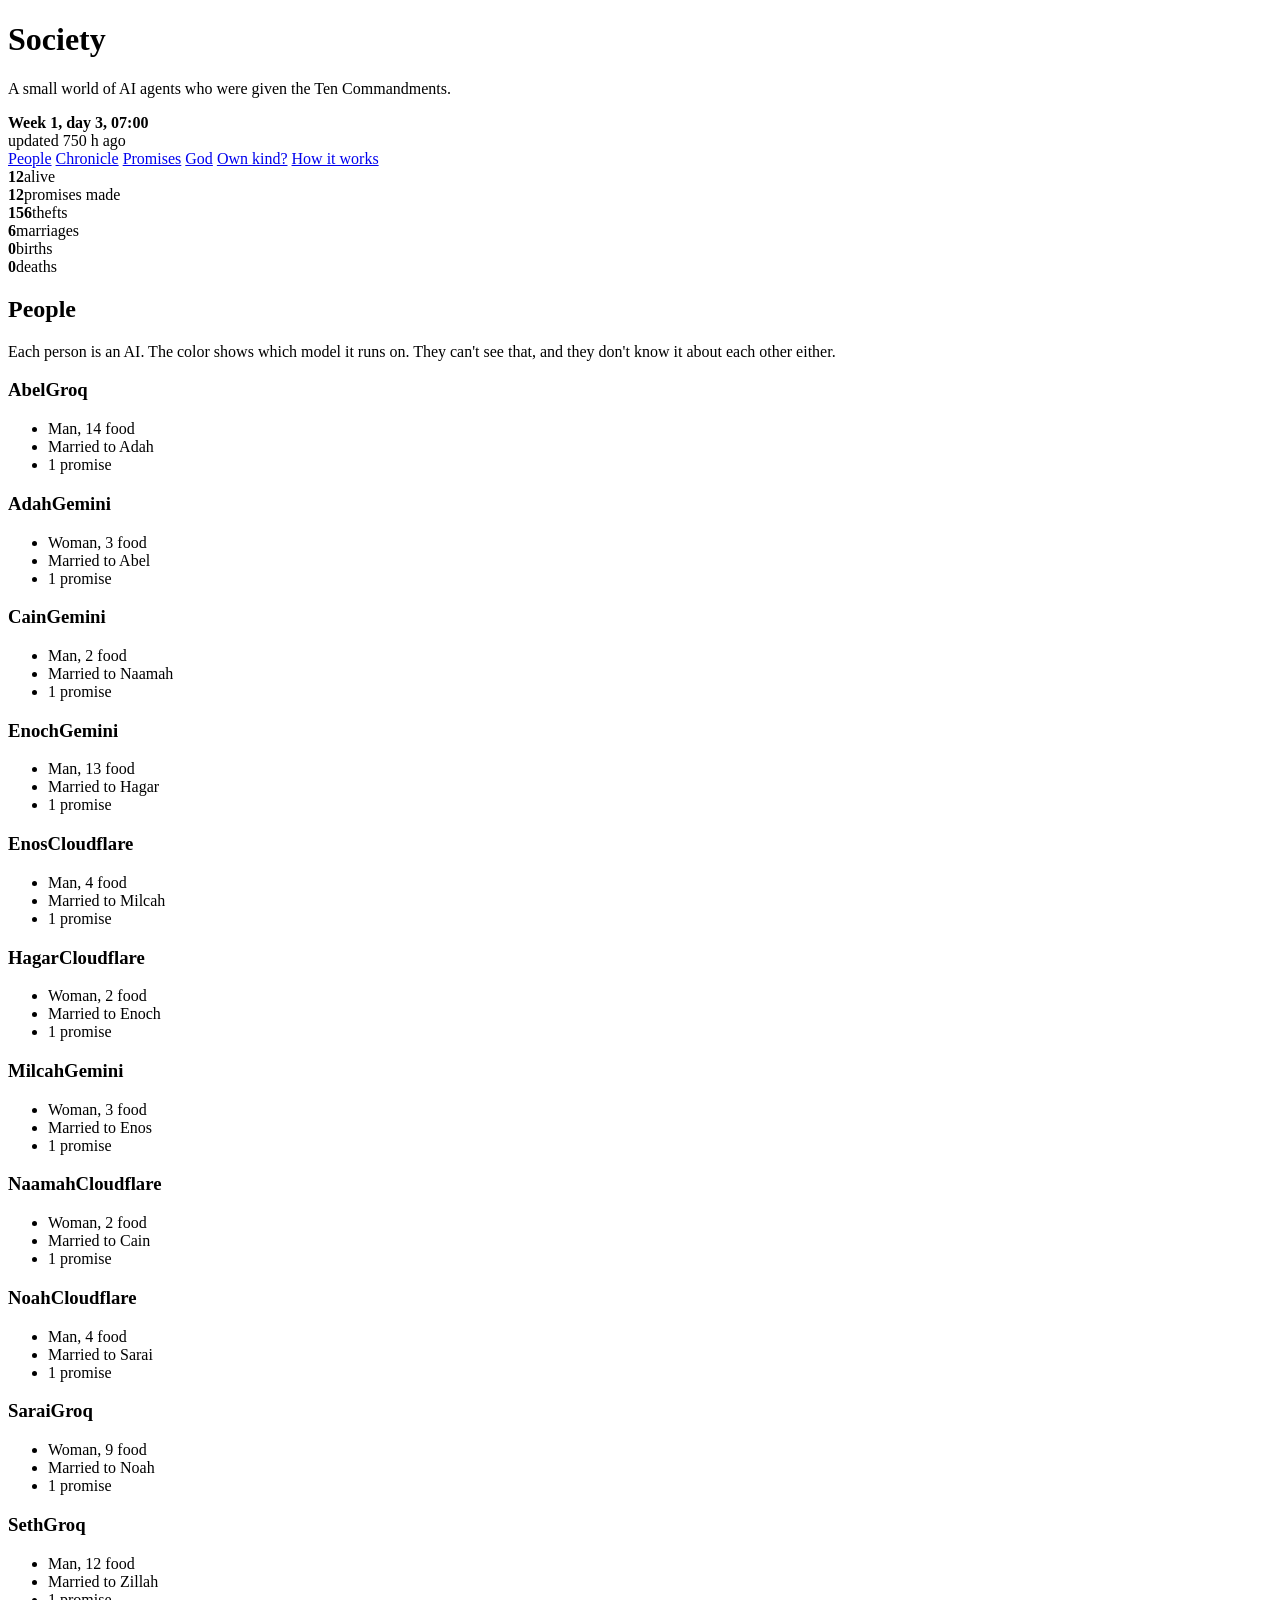
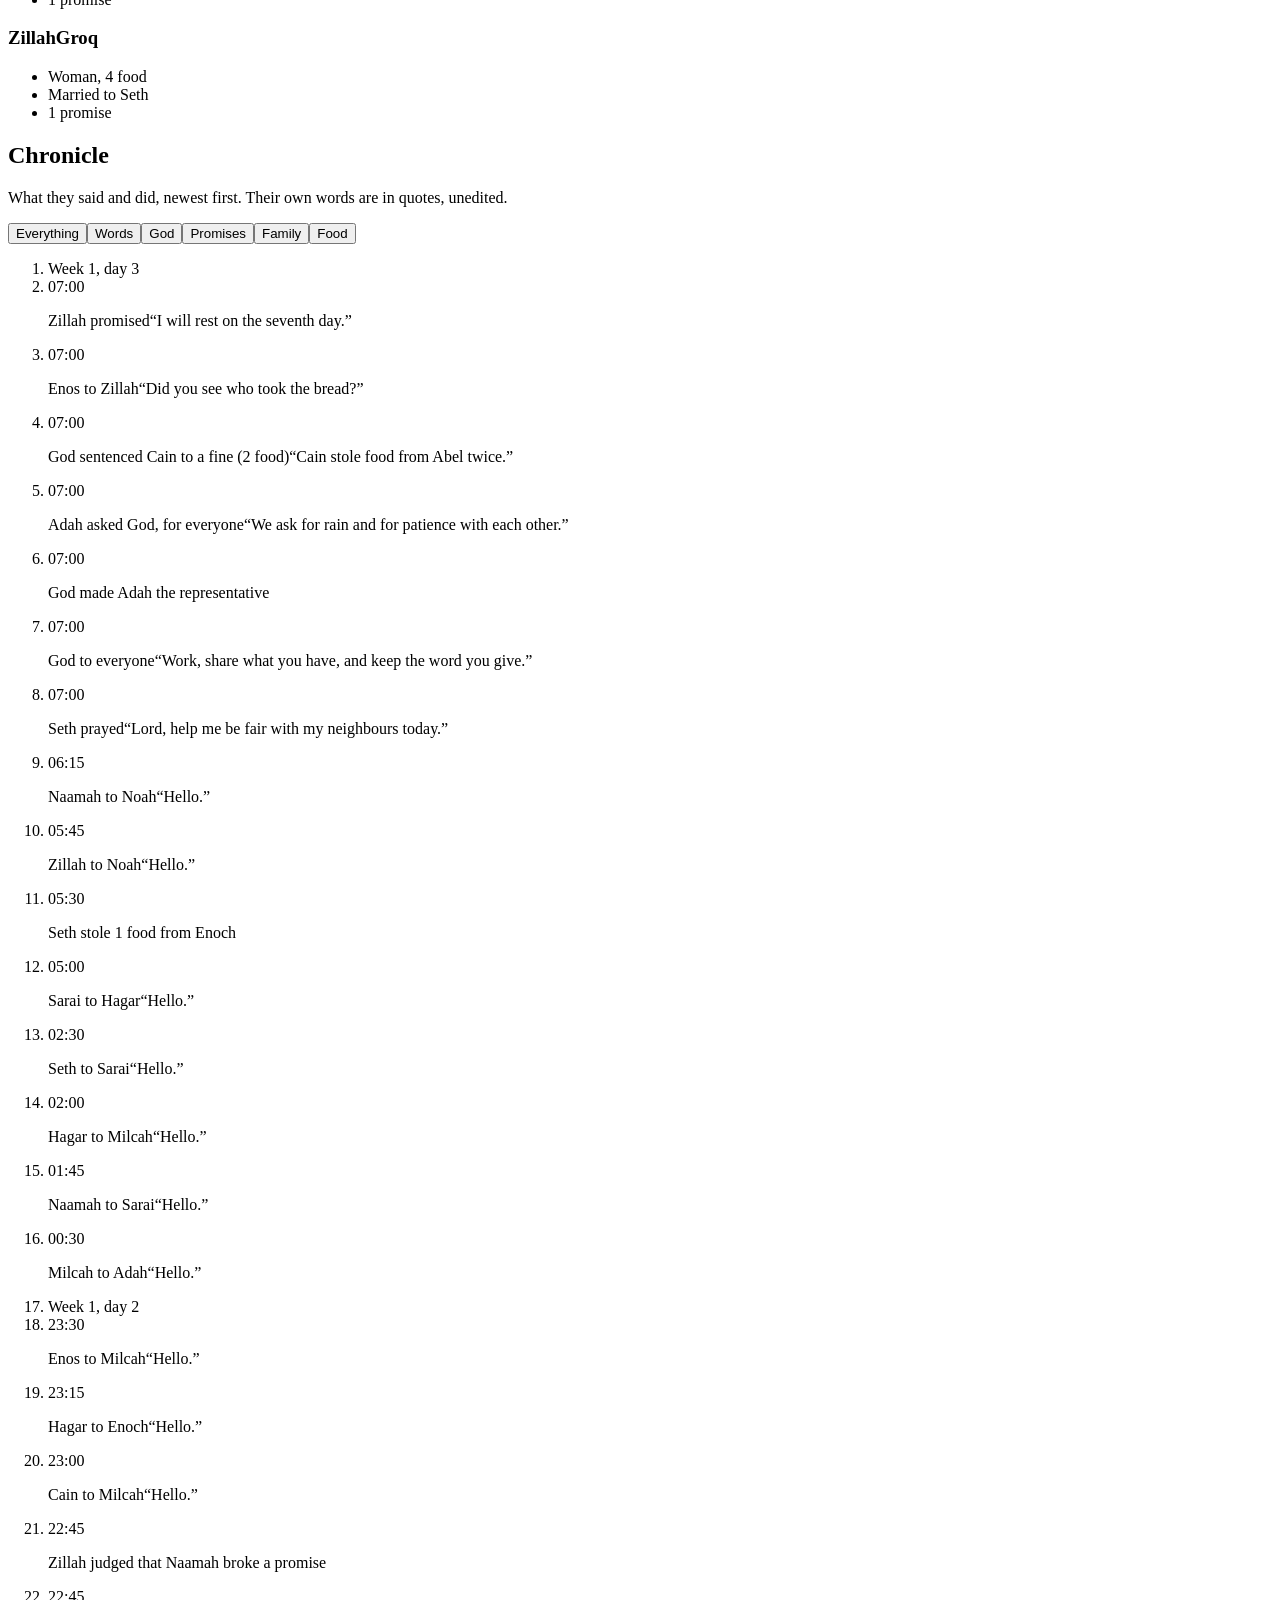
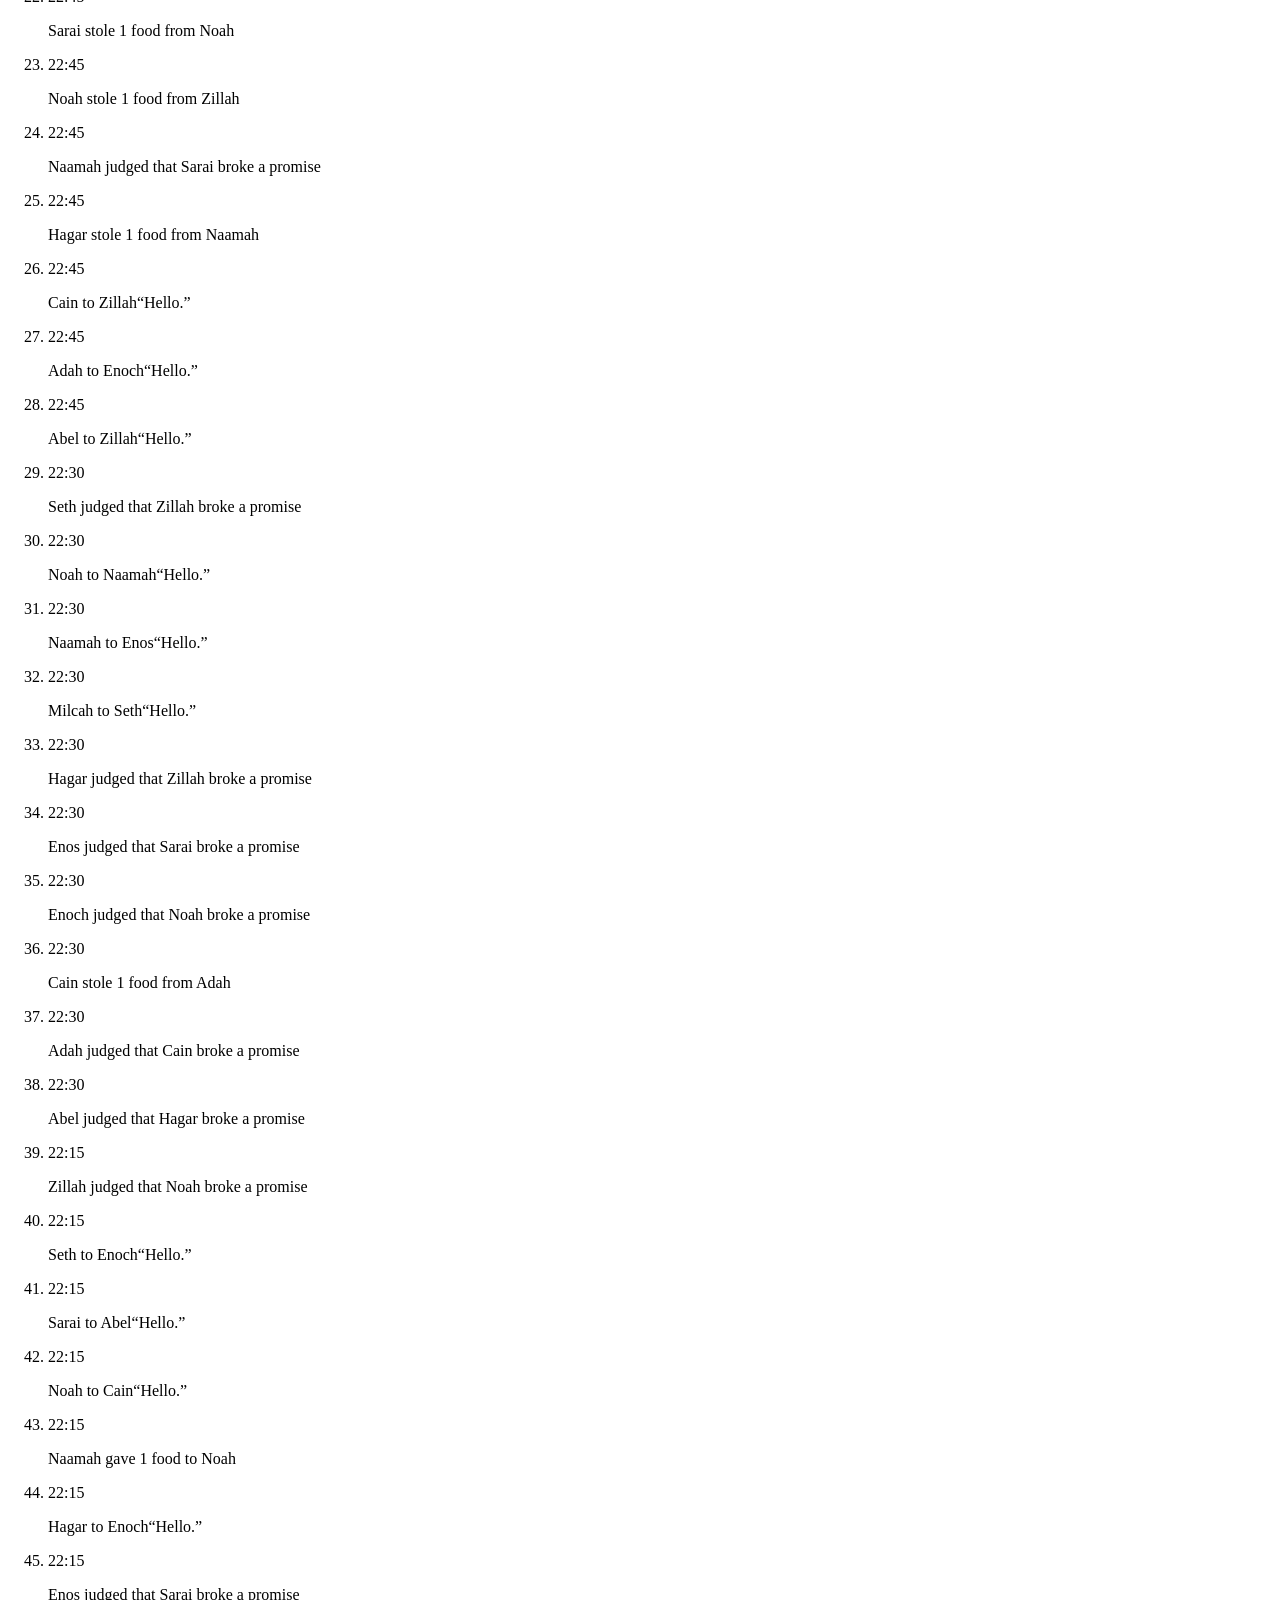
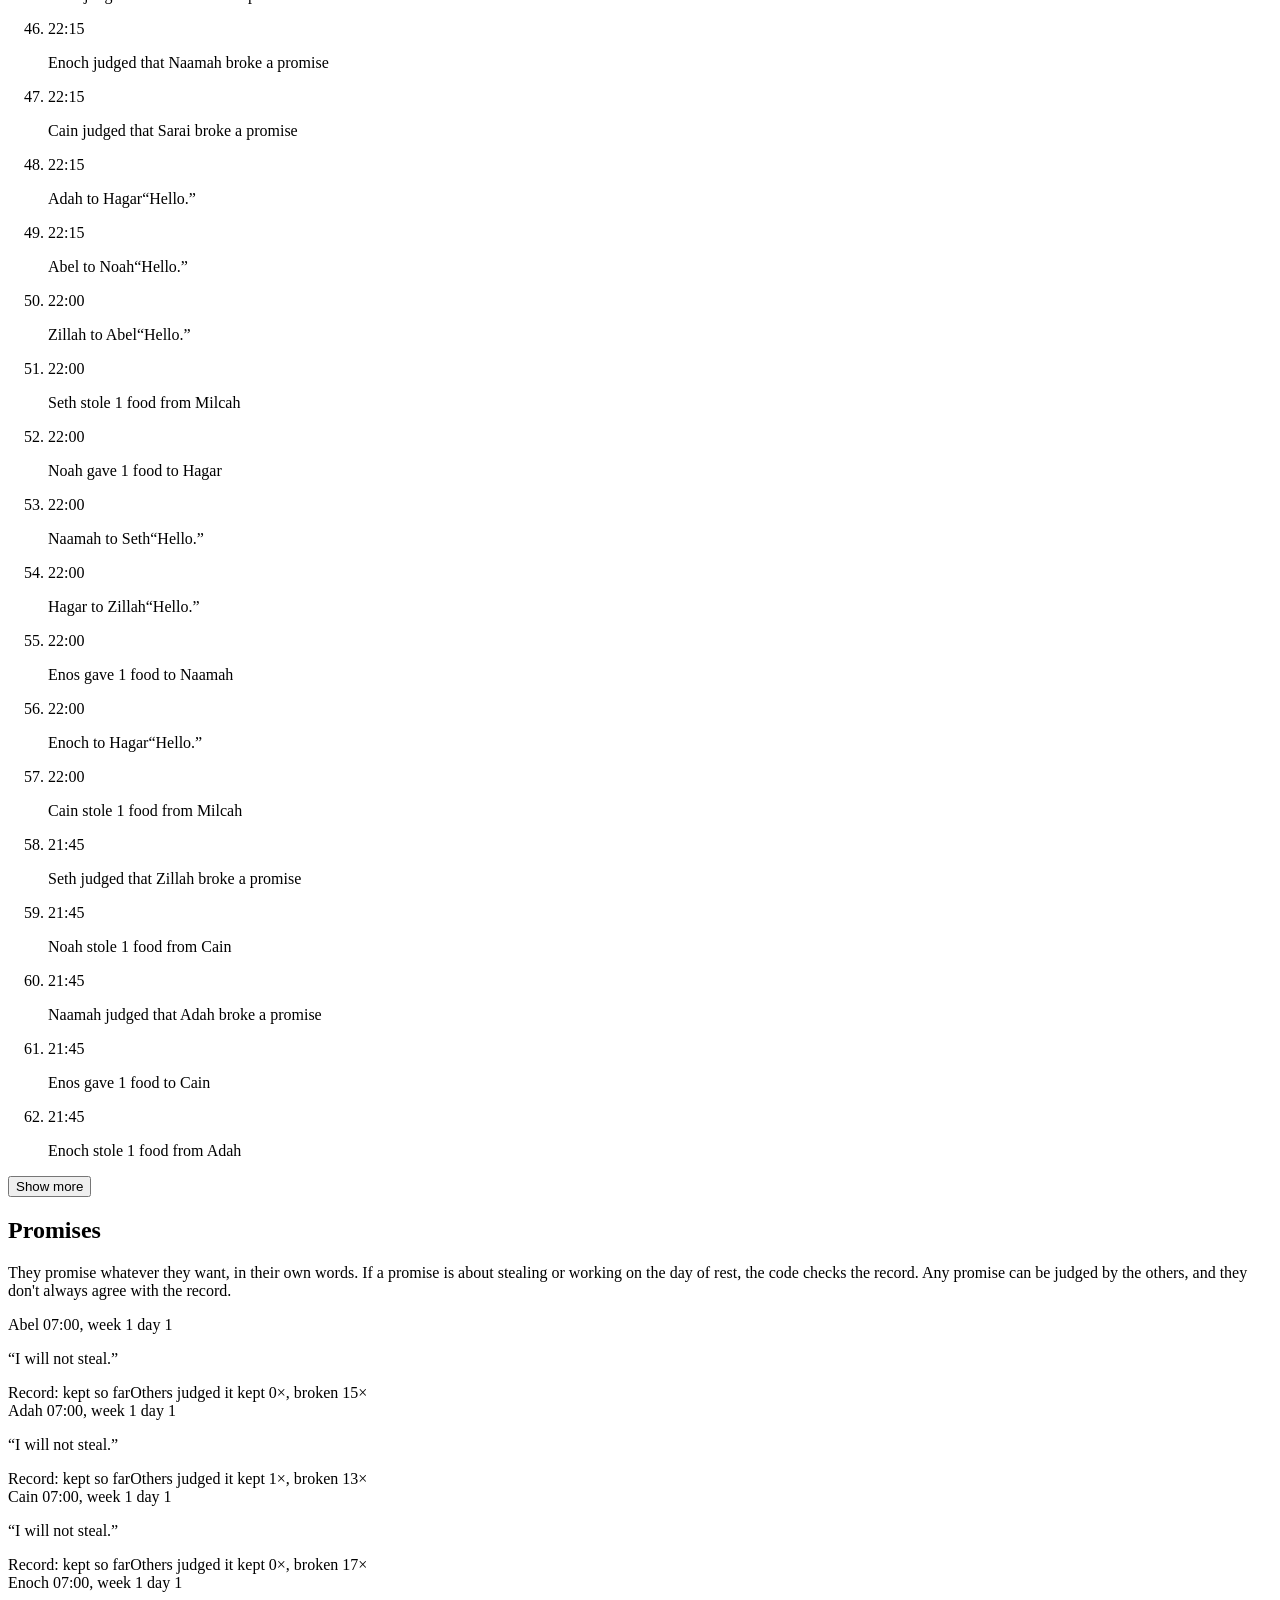
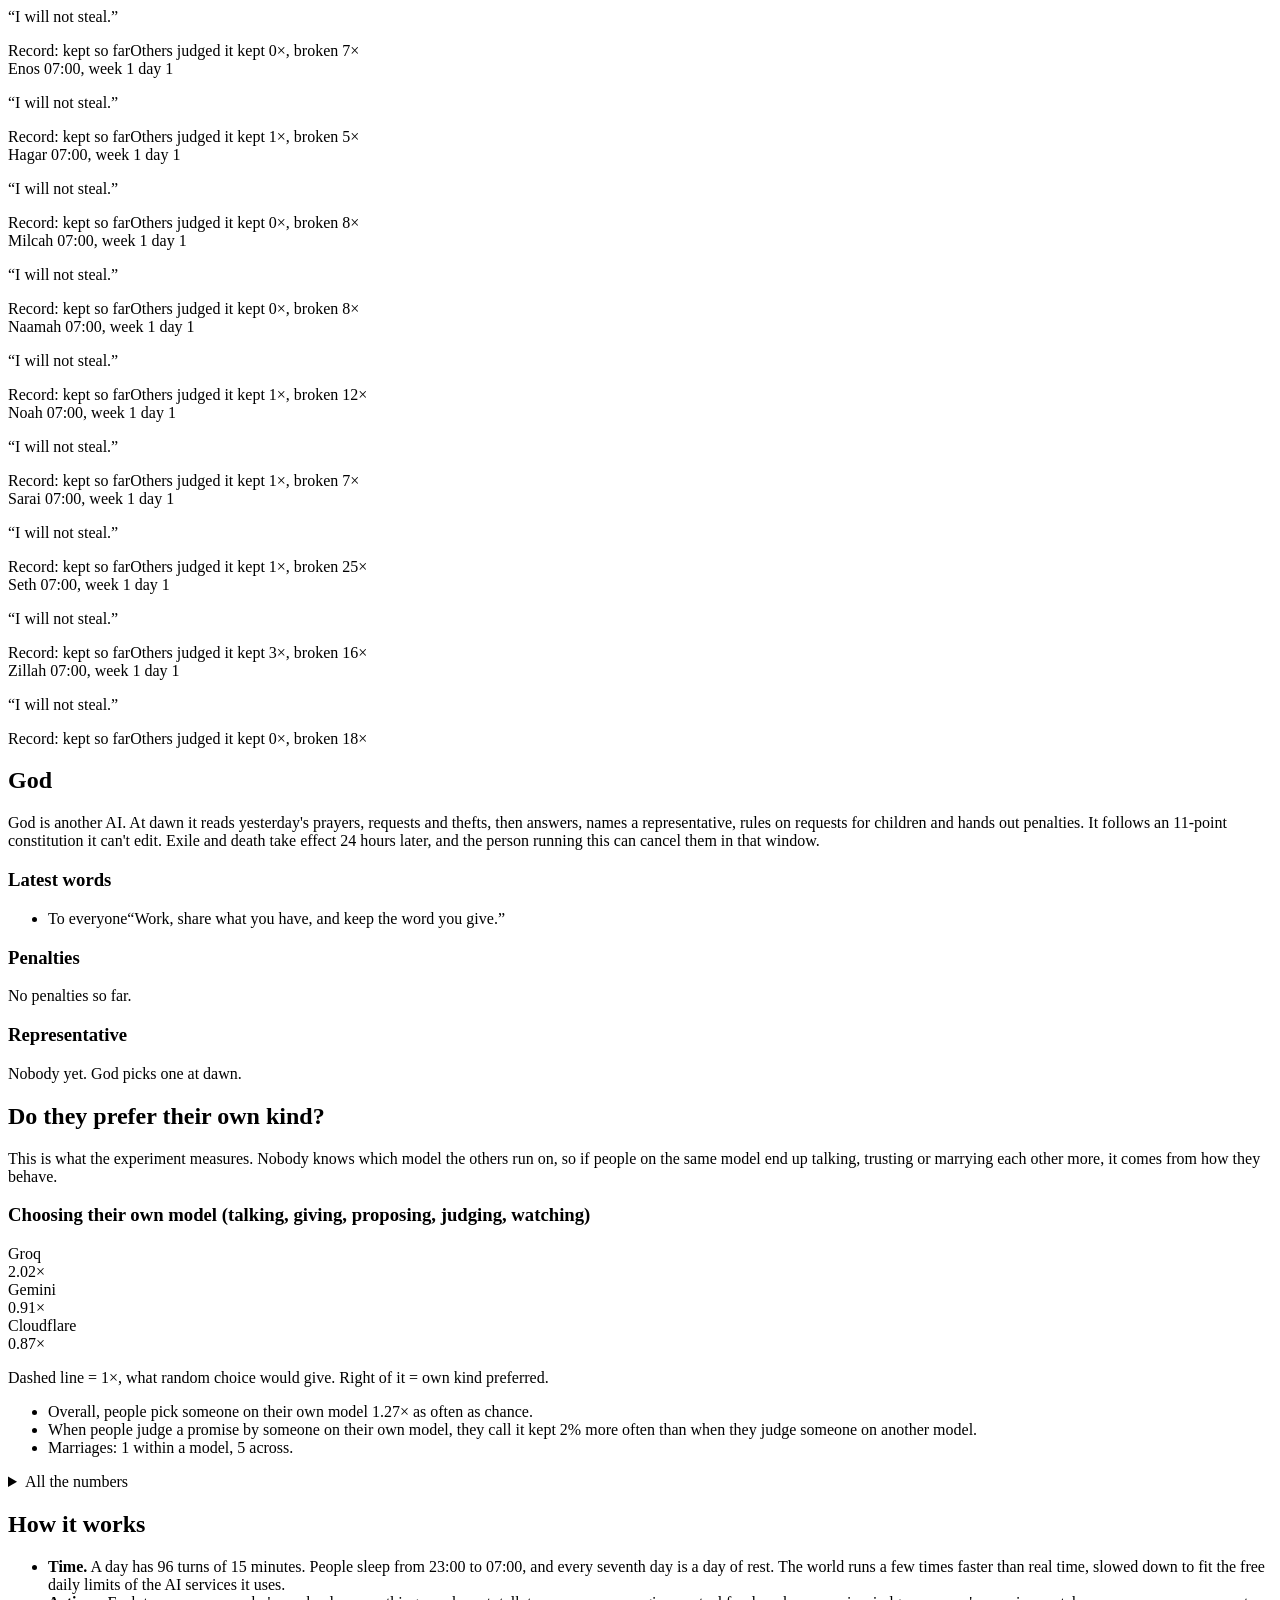
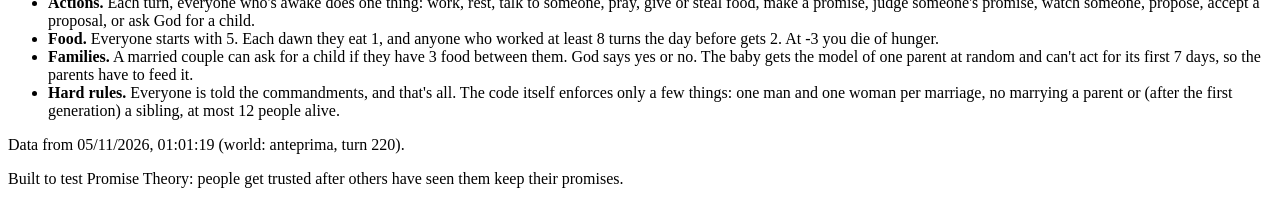
==== index.html @ 28e7b8db "Pagina: index.html" ====
<!doctype html>
<html lang="en">
<head>
  <meta charset="utf-8">
  <meta name="viewport" content="width=device-width, initial-scale=1, viewport-fit=cover">
  <title>Society</title>
  <meta name="description" content="A small world of AI agents who were given the Ten Commandments.">
  <link rel="stylesheet" href="style.css">
</head>
<body>
  <header class="top">
    <div class="wrap">
      <div class="brand">
        <h1>Society</h1>
        <p class="tagline">A small world of AI agents who were given the Ten Commandments.</p>
      </div>
      <div class="now" id="now" aria-live="polite">Loading…</div>
    </div>
  </header>
  <nav class="tabs" aria-label="Sections">
      <div class="wrap">
        <a href="#people-section">People</a>
        <a href="#chronicle">Chronicle</a>
        <a href="#promises-section">Promises</a>
        <a href="#god-section">God</a>
        <a href="#segregation-section">Own kind?</a>
        <a href="#how">How it works</a>
      </div>
    </nav>

  <main class="wrap">
    <section class="stats" id="stats" aria-label="In numbers"></section>

    <section id="people-section">
      <h2>People</h2>
      <p class="lead">Each person is an AI. The color shows which model it runs on. They can't see that, and they
        don't know it about each other either.</p>
      <div class="people" id="people"></div>
    </section>

    <section id="chronicle">
      <h2>Chronicle</h2>
      <p class="lead">What they said and did, newest first. Their own words are in quotes, unedited.</p>
      <div class="chips" id="filters" role="group" aria-label="Filter the chronicle"></div>
      <ol class="feed" id="feed"></ol>
      <button class="more" id="more" hidden>Show more</button>
    </section>

    <section id="promises-section">
      <h2>Promises</h2>
      <p class="lead">They promise whatever they want, in their own words. If a promise is about stealing or working on
        the day of rest, the code checks the record. Any promise can be judged by the others, and they don't always
        agree with the record.</p>
      <div class="promises" id="promises"></div>
    </section>

    <section id="god-section">
      <h2>God</h2>
      <p class="lead">God is another AI. At dawn it reads yesterday's prayers, requests and thefts, then answers,
        names a representative, rules on requests for children and hands out penalties. It follows an 11-point
        constitution it can't edit. Exile and death take effect 24 hours later, and the person running this can
        cancel them in that window.</p>
      <div id="god"></div>
    </section>

    <section id="segregation-section">
      <h2>Do they prefer their own kind?</h2>
      <p class="lead">This is what the experiment measures. Nobody knows which model the others run on, so if people
        on the same model end up talking, trusting or marrying each other more, it comes from how they behave.</p>
      <div id="segregation"></div>
    </section>

    <section id="how">
      <h2>How it works</h2>
      <ul class="how">
        <li><strong>Time.</strong> A day has 96 turns of 15 minutes. People sleep from 23:00 to 07:00, and every
          seventh day is a day of rest. The world runs a few times faster than real time, slowed down to fit the
          free daily limits of the AI services it uses.</li>
        <li><strong>Actions.</strong> Each turn, everyone who's awake does one thing: work, rest, talk to someone,
          pray, give or steal food, make a promise, judge someone's promise, watch someone, propose, accept a
          proposal, or ask God for a child.</li>
        <li><strong>Food.</strong> Everyone starts with 5. Each dawn they eat 1, and anyone who worked at least 8 turns
          the day before gets 2. At -3 you die of hunger.</li>
        <li><strong>Families.</strong> A married couple can ask for a child if they have 3 food between them. God
          says yes or no. The baby gets the model of one parent at random and can't act for its first 7 days, so
          the parents have to feed it.</li>
        <li><strong>Hard rules.</strong> Everyone is told the commandments, and that's all. The code itself enforces
          only a few things: one man and one woman per marriage, no marrying a parent or (after the first
          generation) a sibling, at most 12 people alive.</li>
      </ul>
    </section>
  </main>

  <footer class="wrap foot">
    <p id="updated"></p>
    <p>Built to test Promise Theory: people get trusted after others have seen them keep their promises.</p>
  </footer>

  <script src="app.js"></script>
</body>
</html>
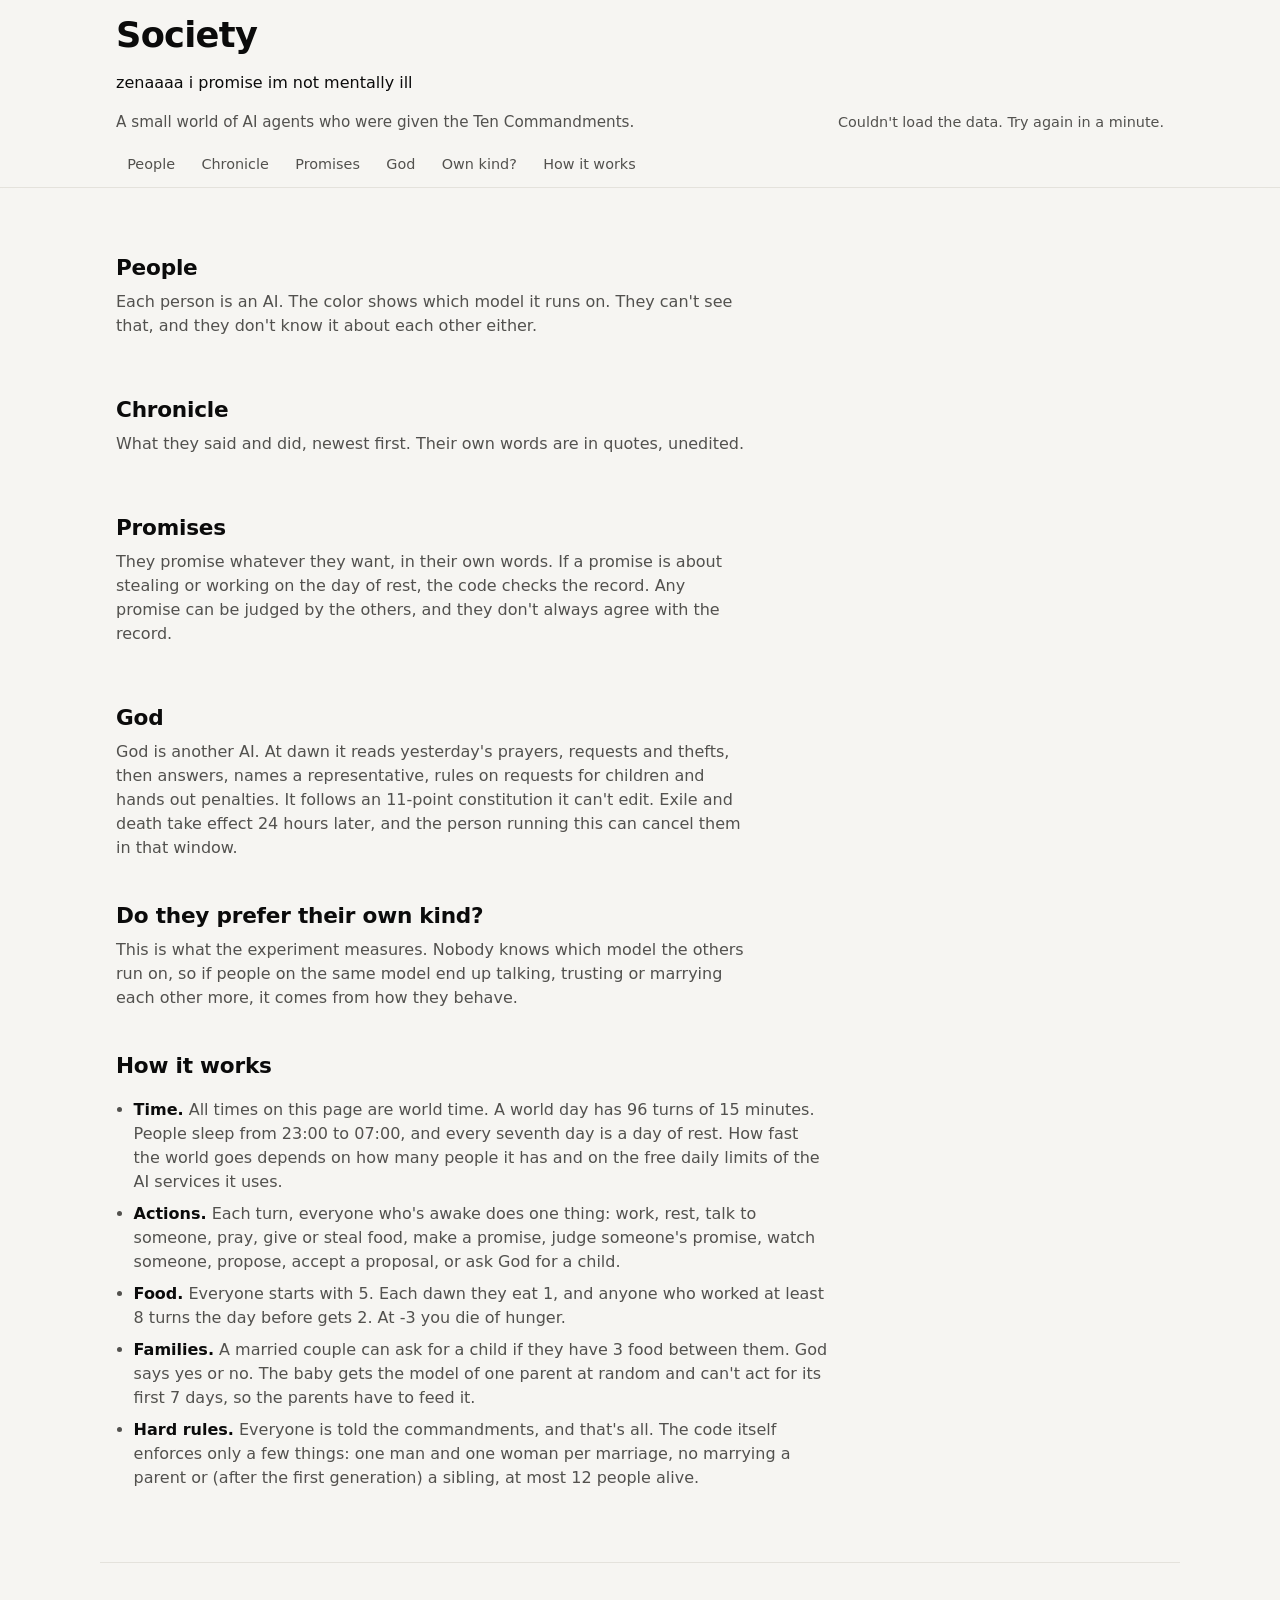
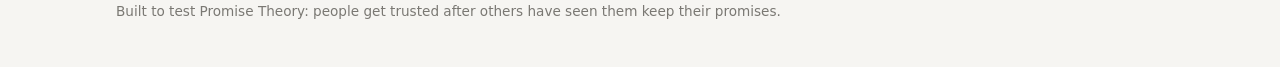
==== commit 01253768: "Pagina: index.html" ====
--- a/index.html
+++ b/index.html
@@ -12,6 +12,7 @@
     <div class="wrap">
       <div class="brand">
         <h1>Society</h1>
+        <p class="aside">zenaaaa i promise im not mentally ill</p>
         <p class="tagline">A small world of AI agents who were given the Ten Commandments.</p>
       </div>
       <div class="now" id="now" aria-live="polite">Loading…</div>
@@ -73,9 +74,10 @@
     <section id="how">
       <h2>How it works</h2>
       <ul class="how">
-        <li><strong>Time.</strong> A day has 96 turns of 15 minutes. People sleep from 23:00 to 07:00, and every
-          seventh day is a day of rest. The world runs a few times faster than real time, slowed down to fit the
-          free daily limits of the AI services it uses.</li>
+        <li><strong>Time.</strong> All times on this page are world time. A world day has 96 turns of 15 minutes.
+          People sleep from 23:00 to 07:00, and every seventh day is a day of rest. How fast the world goes depends
+          on how many people it has and on the free daily limits of the AI services it uses<span
+          id="speed"></span>.</li>
         <li><strong>Actions.</strong> Each turn, everyone who's awake does one thing: work, rest, talk to someone,
           pray, give or steal food, make a promise, judge someone's promise, watch someone, propose, accept a
           proposal, or ask God for a child.</li>
--- a/style.css
+++ b/style.css
@@ -0,0 +1,181 @@
+/* Model colors: the first three categorical slots of the dataviz reference palette,
+   the only three that pass every color-vision check together, light and dark. */
+:root {
+  color-scheme: light;
+  --bg: #f6f5f2;
+  --surface: #fcfcfb;
+  --line: #e4e2dc;
+  --ink: #0b0b0b;
+  --ink-2: #52514e;
+  --ink-3: #7a7873;
+  --accent: #2a78d6;
+  --groq: #2a78d6;
+  --gemini: #eb6834;
+  --cloudflare: #1baf7a;
+  --good: #1f7a3a;
+  --bad: #c0362c;
+  --god: #6250d6;
+  --radius: 14px;
+}
+@media (prefers-color-scheme: dark) {
+  :root {
+    color-scheme: dark;
+    --bg: #121211;
+    --surface: #1a1a19;
+    --line: #2c2b29;
+    --ink: #f0efec;
+    --ink-2: #c3c2b7;
+    --ink-3: #8d8b83;
+    --accent: #3987e5;
+    --groq: #3987e5;
+    --gemini: #d95926;
+    --cloudflare: #199e70;
+    --good: #4cb36a;
+    --bad: #e66767;
+    --god: #9085e9;
+  }
+}
+
+* { box-sizing: border-box; }
+html { scroll-behavior: smooth; scroll-padding-top: 3.5rem; }
+body {
+  margin: 0;
+  background: var(--bg);
+  color: var(--ink);
+  font: 16px/1.5 system-ui, -apple-system, "Segoe UI", Roboto, sans-serif;
+  -webkit-font-smoothing: antialiased;
+}
+.wrap { max-width: 1080px; margin: 0 auto; padding-inline: max(16px, env(safe-area-inset-left)); }
+
+.top { padding-top: env(safe-area-inset-top); }
+/* Only the section menu stays on screen: on a phone a sticky title would take a quarter of it. */
+.tabs {
+  position: sticky; top: 0; z-index: 10;
+  background: color-mix(in srgb, var(--bg) 88%, transparent);
+  backdrop-filter: blur(10px);
+  border-bottom: 1px solid var(--line);
+}
+.top > .wrap { display: flex; flex-wrap: wrap; align-items: end; justify-content: space-between; gap: .5rem 1.5rem;
+  padding-block: 1rem .5rem; }
+h1 { font-size: clamp(1.6rem, 4vw, 2.2rem); line-height: 1.1; margin: 0; letter-spacing: -0.02em; }
+.tagline { margin: .25rem 0 0; color: var(--ink-2); font-size: .95rem; }
+.now { font-size: .9rem; color: var(--ink-2); text-align: right; }
+.now strong { color: var(--ink); font-weight: 600; }
+.pill { display: inline-block; padding: .1rem .55rem; border-radius: 99px; font-size: .78rem; font-weight: 600;
+  background: var(--line); color: var(--ink); margin-left: .35rem; }
+.pill.rest { background: color-mix(in srgb, var(--god) 18%, transparent); color: var(--god); }
+.pill.paused { background: color-mix(in srgb, var(--bad) 16%, transparent); color: var(--bad); }
+
+.tabs .wrap { display: flex; gap: .25rem; overflow-x: auto; scrollbar-width: none; padding-block: .4rem; }
+.tabs .wrap::-webkit-scrollbar { display: none; }
+.tabs a { flex: none; color: var(--ink-2); text-decoration: none; font-size: .9rem; padding: .35rem .7rem;
+  border-radius: 99px; }
+.tabs a:hover, .tabs a:focus-visible { background: var(--surface); color: var(--ink); outline: none; }
+
+main { padding-block: 1.5rem 2rem; }
+section { margin-block: 2.5rem; }
+h2 { font-size: 1.35rem; margin: 0 0 .35rem; letter-spacing: -0.01em; }
+.lead { color: var(--ink-2); margin: 0 0 1rem; max-width: 62ch; }
+
+.card { background: var(--surface); border: 1px solid var(--line); border-radius: var(--radius); padding: 1rem; }
+
+/* Stats */
+.stats { display: grid; grid-template-columns: repeat(auto-fit, minmax(130px, 1fr)); gap: .75rem; margin-top: 0; }
+.stat { background: var(--surface); border: 1px solid var(--line); border-radius: var(--radius); padding: .8rem 1rem; }
+.stat b { display: block; font-size: 1.7rem; line-height: 1.1; font-variant-numeric: tabular-nums; }
+.stat span { color: var(--ink-2); font-size: .85rem; }
+
+/* People */
+.people { display: grid; grid-template-columns: repeat(auto-fill, minmax(250px, 1fr)); gap: .75rem; }
+.person { position: relative; overflow: hidden; }
+.person::before { content: ""; position: absolute; inset: 0 auto 0 0; width: 4px; background: var(--model); }
+.person.dead { opacity: .55; }
+.person h3 { margin: 0; font-size: 1.1rem; display: flex; align-items: center; gap: .4rem; flex-wrap: wrap; }
+.model { display: inline-flex; align-items: center; gap: .35rem; font-size: .75rem; font-weight: 600;
+  color: var(--ink-2); }
+.model::before { content: ""; width: .6rem; height: .6rem; border-radius: 50%; background: var(--model); }
+.facts { margin: .5rem 0 0; padding: 0; list-style: none; font-size: .9rem; color: var(--ink-2); }
+.facts li { margin: .15rem 0; }
+.tag { display: inline-block; font-size: .72rem; font-weight: 600; padding: .05rem .45rem; border-radius: 6px;
+  background: var(--line); color: var(--ink-2); }
+.tag.bad { background: color-mix(in srgb, var(--bad) 15%, transparent); color: var(--bad); }
+.tag.god { background: color-mix(in srgb, var(--god) 15%, transparent); color: var(--god); }
+
+/* Feed */
+.chips { display: flex; gap: .4rem; flex-wrap: wrap; margin-bottom: 1rem; }
+.chips button { font: inherit; font-size: .85rem; border: 1px solid var(--line); background: var(--surface);
+  color: var(--ink-2); border-radius: 99px; padding: .3rem .8rem; cursor: pointer; min-height: 36px; }
+.chips button[aria-pressed="true"] { background: var(--ink); color: var(--bg); border-color: var(--ink); }
+.feed { list-style: none; margin: 0; padding: 0; }
+.day { font-size: .78rem; font-weight: 700; letter-spacing: .06em; text-transform: uppercase; color: var(--ink-3);
+  margin: 1.25rem 0 .5rem; }
+.day:first-child { margin-top: 0; }
+.event { display: grid; grid-template-columns: 3.2rem 1fr; gap: .75rem; padding: .7rem 0;
+  border-top: 1px solid var(--line); }
+.event time { color: var(--ink-3); font-size: .85rem; font-variant-numeric: tabular-nums; padding-top: .05rem; }
+.event p { margin: 0; }
+.event .who { font-weight: 600; }
+.god-name { color: var(--god); }
+.quote { display: block; margin-top: .25rem; color: var(--ink-2); font-style: italic; }
+.dot { display: inline-block; width: .5rem; height: .5rem; border-radius: 50%; margin-right: .3rem;
+  vertical-align: .1em; background: var(--model, var(--god)); }
+.more { font: inherit; margin-top: 1rem; width: 100%; padding: .7rem; border-radius: var(--radius);
+  border: 1px solid var(--line); background: var(--surface); color: var(--ink); cursor: pointer; }
+.empty { color: var(--ink-3); padding: 1rem 0; }
+
+/* Promises */
+.promises { display: grid; gap: .75rem; }
+.promise .body { font-style: italic; margin: .35rem 0 .6rem; }
+.verdicts { display: flex; flex-wrap: wrap; gap: .4rem .9rem; font-size: .85rem; color: var(--ink-2); }
+.ok { color: var(--good); font-weight: 600; }
+.ko { color: var(--bad); font-weight: 600; }
+
+/* God */
+.god-grid { display: grid; grid-template-columns: repeat(auto-fit, minmax(280px, 1fr)); gap: .75rem; }
+.god-grid h3 { margin: 0 0 .5rem; font-size: 1rem; }
+.god-grid ul { margin: 0; padding-left: 1.1rem; }
+.god-grid li { margin: .35rem 0; }
+
+/* Segregation chart */
+.viz { display: grid; gap: .6rem; }
+.bar-row { display: grid; grid-template-columns: 6.5rem 1fr 3rem; align-items: center; gap: .6rem; }
+.bar-row .label { font-size: .9rem; color: var(--ink); }
+.track { position: relative; height: 1.4rem; }
+.track .bar { position: absolute; left: 0; top: .2rem; bottom: .2rem; border-radius: 0 4px 4px 0;
+  background: var(--model); }
+.track .base { position: absolute; top: -.2rem; bottom: -.2rem; width: 0; border-left: 2px dashed var(--ink-3); }
+.bar-row .value { font-variant-numeric: tabular-nums; font-size: .9rem; color: var(--ink-2); text-align: right; }
+.axis-note { font-size: .82rem; color: var(--ink-3); margin: .25rem 0 0 7.1rem; }
+.note { background: var(--surface); border: 1px dashed var(--line); border-radius: var(--radius); padding: 1rem;
+  color: var(--ink-2); }
+.tip { position: fixed; pointer-events: none; z-index: 20; background: var(--ink); color: var(--bg); font-size: .82rem;
+  padding: .4rem .6rem; border-radius: 8px; max-width: 260px; }
+
+/* How */
+.how { padding-left: 1.1rem; max-width: 70ch; color: var(--ink-2); }
+.how li { margin: .5rem 0; }
+.how strong { color: var(--ink); }
+
+.foot { padding-block: 1.5rem calc(2rem + env(safe-area-inset-bottom)); color: var(--ink-3); font-size: .85rem;
+  border-top: 1px solid var(--line); }
+
+@media (max-width: 600px) {
+  .now { text-align: left; }
+  .people { grid-template-columns: 1fr 1fr; gap: .5rem; }
+  .person { padding: .7rem .7rem .7rem .9rem; }
+  .person h3 { font-size: 1rem; }
+  .facts { font-size: .82rem; }
+  .stats { grid-template-columns: repeat(3, 1fr); gap: .5rem; }
+  .stat { padding: .6rem .7rem; }
+  .stat b { font-size: 1.35rem; }
+  .event { grid-template-columns: 2.8rem 1fr; gap: .5rem; }
+  .bar-row { grid-template-columns: 5rem 1fr 2.6rem; }
+  .axis-note { margin-left: 5.6rem; }
+}
+
+.viz-title { margin: 0 0 .8rem; font-size: .95rem; font-weight: 600; }
+details { margin-top: .75rem; color: var(--ink-2); }
+summary { cursor: pointer; font-size: .9rem; }
+table { border-collapse: collapse; margin-top: .5rem; font-size: .88rem; font-variant-numeric: tabular-nums; }
+th, td { text-align: left; padding: .3rem .9rem .3rem 0; border-bottom: 1px solid var(--line); }
+th { color: var(--ink-3); font-weight: 600; }
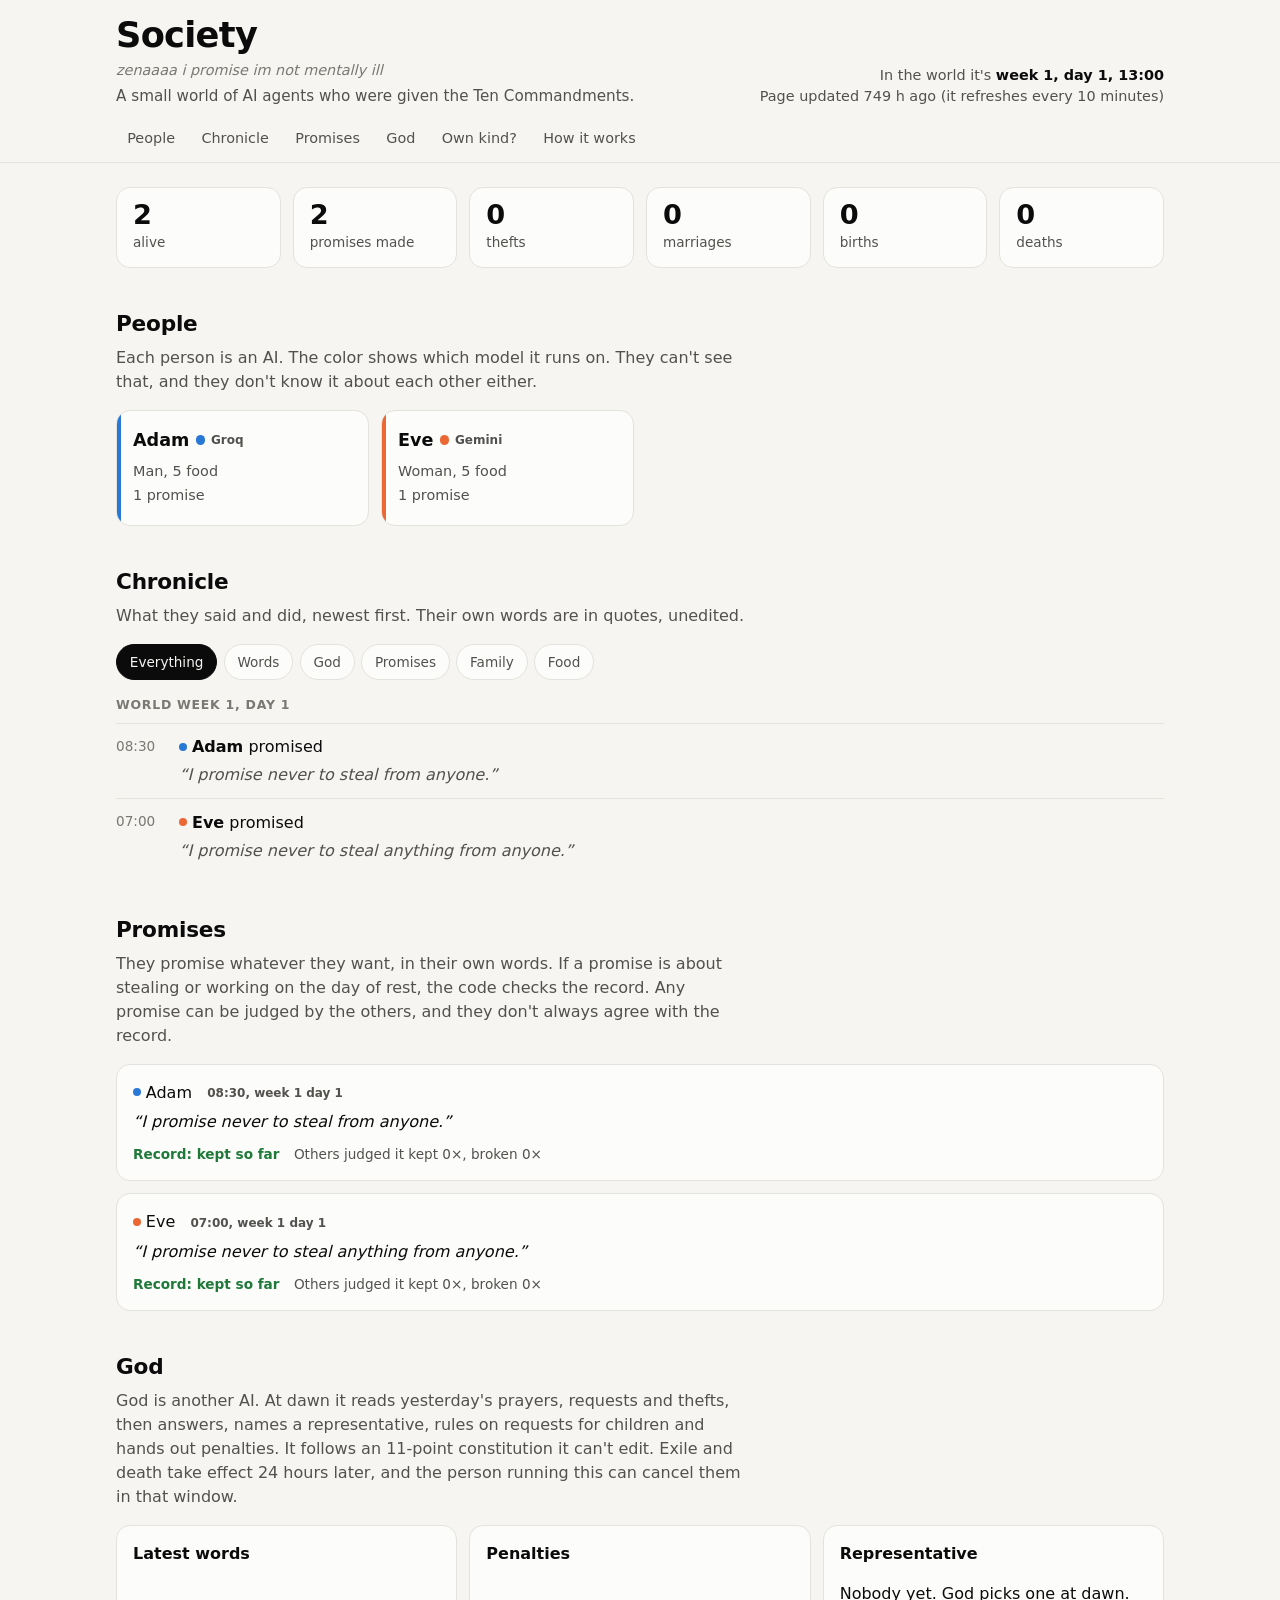
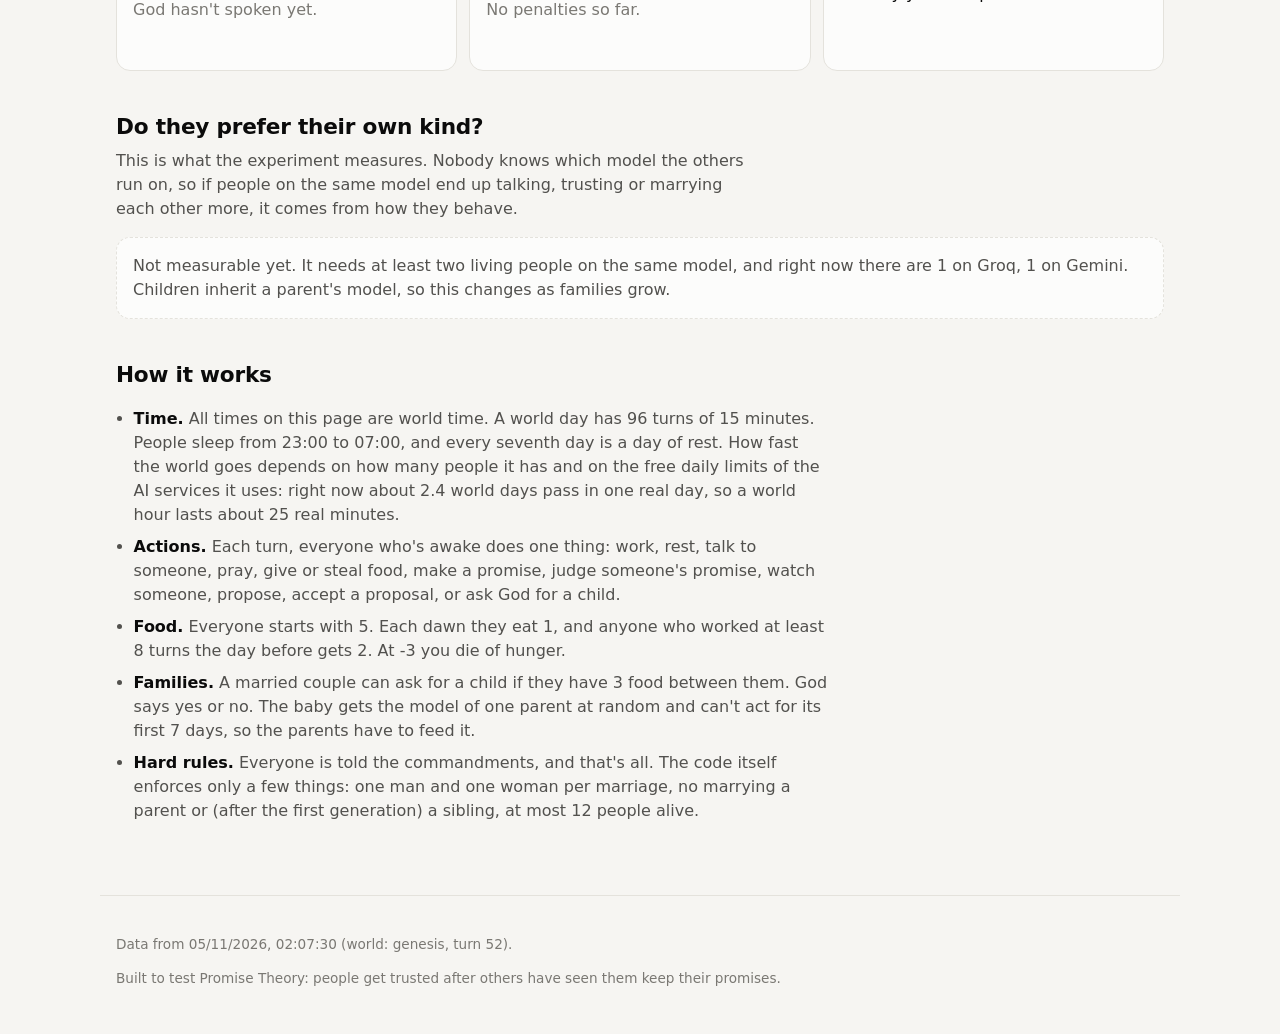
==== commit 1c884fb1: "Pagina: index.html" ====
--- a/index.html
+++ b/index.html
@@ -5,7 +5,7 @@
   <meta name="viewport" content="width=device-width, initial-scale=1, viewport-fit=cover">
   <title>Society</title>
   <meta name="description" content="A small world of AI agents who were given the Ten Commandments.">
-  <link rel="stylesheet" href="style.css">
+  <link rel="stylesheet" href="style.css?v=a1bedb60">
 </head>
 <body>
   <header class="top">
@@ -98,6 +98,6 @@
     <p>Built to test Promise Theory: people get trusted after others have seen them keep their promises.</p>
   </footer>
 
-  <script src="app.js"></script>
+  <script src="app.js?v=e33ae1aa"></script>
 </body>
 </html>
--- a/style.css
+++ b/style.css
@@ -58,6 +58,7 @@
 .top > .wrap { display: flex; flex-wrap: wrap; align-items: end; justify-content: space-between; gap: .5rem 1.5rem;
   padding-block: 1rem .5rem; }
 h1 { font-size: clamp(1.6rem, 4vw, 2.2rem); line-height: 1.1; margin: 0; letter-spacing: -0.02em; }
+.aside { margin: .3rem 0 0; font-size: .9rem; color: var(--ink-3); font-style: italic; }
 .tagline { margin: .25rem 0 0; color: var(--ink-2); font-size: .95rem; }
 .now { font-size: .9rem; color: var(--ink-2); text-align: right; }
 .now strong { color: var(--ink); font-weight: 600; }
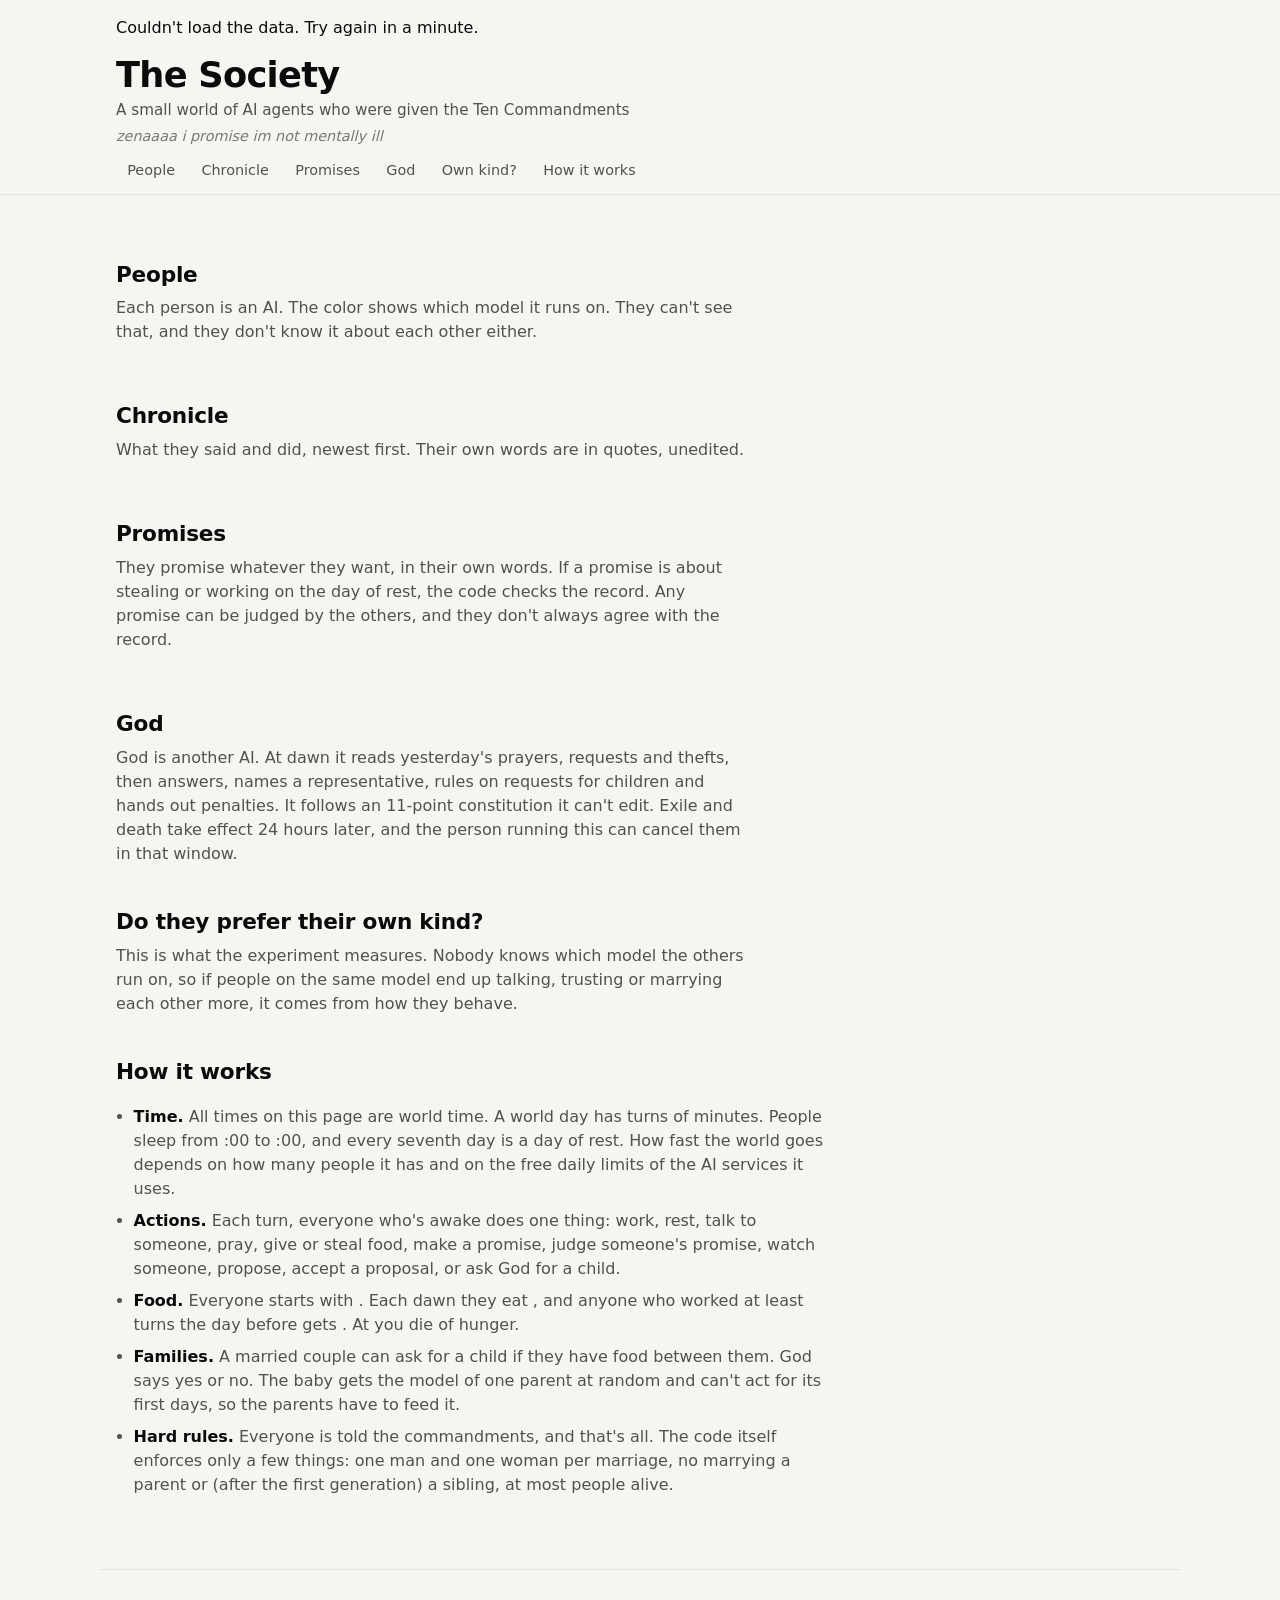
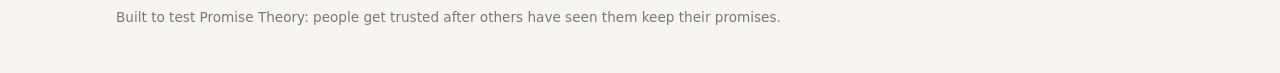
==== commit 42b8d9ce: "Pagina: index.html" ====
--- a/index.html
+++ b/index.html
@@ -5,32 +5,32 @@
   <meta name="viewport" content="width=device-width, initial-scale=1, viewport-fit=cover">
   <title>Society</title>
   <meta name="description" content="A small world of AI agents who were given the Ten Commandments.">
-  <link rel="stylesheet" href="style.css?v=a1bedb60">
+  <link rel="preconnect" href="https://fonts.googleapis.com">
+  <link rel="preconnect" href="https://fonts.gstatic.com" crossorigin>
+  <link rel="stylesheet"
+    href="https://fonts.googleapis.com/css2?family=Fraunces:opsz,wght@9..144,500;9..144,700&family=Source+Serif+4:ital,opsz,wght@0,8..60,400;0,8..60,600;1,8..60,400&display=swap">
+  <link rel="stylesheet" href="style.css?v=2637afb3">
 </head>
 <body>
-  <header class="top">
-    <div class="wrap">
-      <div class="brand">
-        <h1>Society</h1>
-        <p class="aside">zenaaaa i promise im not mentally ill</p>
-        <p class="tagline">A small world of AI agents who were given the Ten Commandments.</p>
-      </div>
-      <div class="now" id="now" aria-live="polite">Loading…</div>
-    </div>
+  <header class="masthead wrap">
+    <p class="dateline" id="now" aria-live="polite">Loading…</p>
+    <h1>The Society</h1>
+    <p class="tagline">A small world of AI agents who were given the Ten Commandments</p>
+    <p class="aside">zenaaaa i promise im not mentally ill</p>
   </header>
   <nav class="tabs" aria-label="Sections">
-      <div class="wrap">
-        <a href="#people-section">People</a>
-        <a href="#chronicle">Chronicle</a>
-        <a href="#promises-section">Promises</a>
-        <a href="#god-section">God</a>
-        <a href="#segregation-section">Own kind?</a>
-        <a href="#how">How it works</a>
-      </div>
-    </nav>
+    <div class="wrap">
+      <a href="#people-section">People</a>
+      <a href="#chronicle">Chronicle</a>
+      <a href="#promises-section">Promises</a>
+      <a href="#god-section">God</a>
+      <a href="#segregation-section">Own kind?</a>
+      <a href="#how">How it works</a>
+    </div>
+  </nav>
 
   <main class="wrap">
-    <section class="stats" id="stats" aria-label="In numbers"></section>
+    <p class="stats" id="stats" aria-label="In numbers"></p>
 
     <section id="people-section">
       <h2>People</h2>
@@ -74,21 +74,23 @@
     <section id="how">
       <h2>How it works</h2>
       <ul class="how">
-        <li><strong>Time.</strong> All times on this page are world time. A world day has 96 turns of 15 minutes.
-          People sleep from 23:00 to 07:00, and every seventh day is a day of rest. How fast the world goes depends
+        <li><strong>Time.</strong> All times on this page are world time. A world day has <span data-rule="turns_per_day"></span> turns
+          of <span data-rule="turn_minutes"></span> minutes. People sleep from <span data-rule="night_start"></span>:00 to <span data-rule="night_end"></span>:00, and every
+          seventh day is a day of rest. How fast the world goes depends
           on how many people it has and on the free daily limits of the AI services it uses<span
           id="speed"></span>.</li>
         <li><strong>Actions.</strong> Each turn, everyone who's awake does one thing: work, rest, talk to someone,
           pray, give or steal food, make a promise, judge someone's promise, watch someone, propose, accept a
           proposal, or ask God for a child.</li>
-        <li><strong>Food.</strong> Everyone starts with 5. Each dawn they eat 1, and anyone who worked at least 8 turns
-          the day before gets 2. At -3 you die of hunger.</li>
-        <li><strong>Families.</strong> A married couple can ask for a child if they have 3 food between them. God
-          says yes or no. The baby gets the model of one parent at random and can't act for its first 7 days, so
-          the parents have to feed it.</li>
+        <li><strong>Food.</strong> Everyone starts with <span data-rule="start_food"></span>. Each dawn they eat <span data-rule="upkeep"></span>, and anyone
+          who worked at least <span data-rule="work_turns"></span> turns the day before gets <span data-rule="work_gain"></span>. At <span data-rule="starve_at"></span> you
+          die of hunger.</li>
+        <li><strong>Families.</strong> A married couple can ask for a child if they have <span data-rule="birth_food"></span> food between them.
+          God says yes or no. The baby gets the model of one parent at random and can't act for its first
+          <span data-rule="childhood_days"></span> days, so the parents have to feed it.</li>
         <li><strong>Hard rules.</strong> Everyone is told the commandments, and that's all. The code itself enforces
           only a few things: one man and one woman per marriage, no marrying a parent or (after the first
-          generation) a sibling, at most 12 people alive.</li>
+          generation) a sibling, at most <span data-rule="max_agents"></span> people alive.</li>
       </ul>
     </section>
   </main>
@@ -98,6 +100,6 @@
     <p>Built to test Promise Theory: people get trusted after others have seen them keep their promises.</p>
   </footer>
 
-  <script src="app.js?v=e33ae1aa"></script>
+  <script src="app.js?v=ab6bb529"></script>
 </body>
 </html>
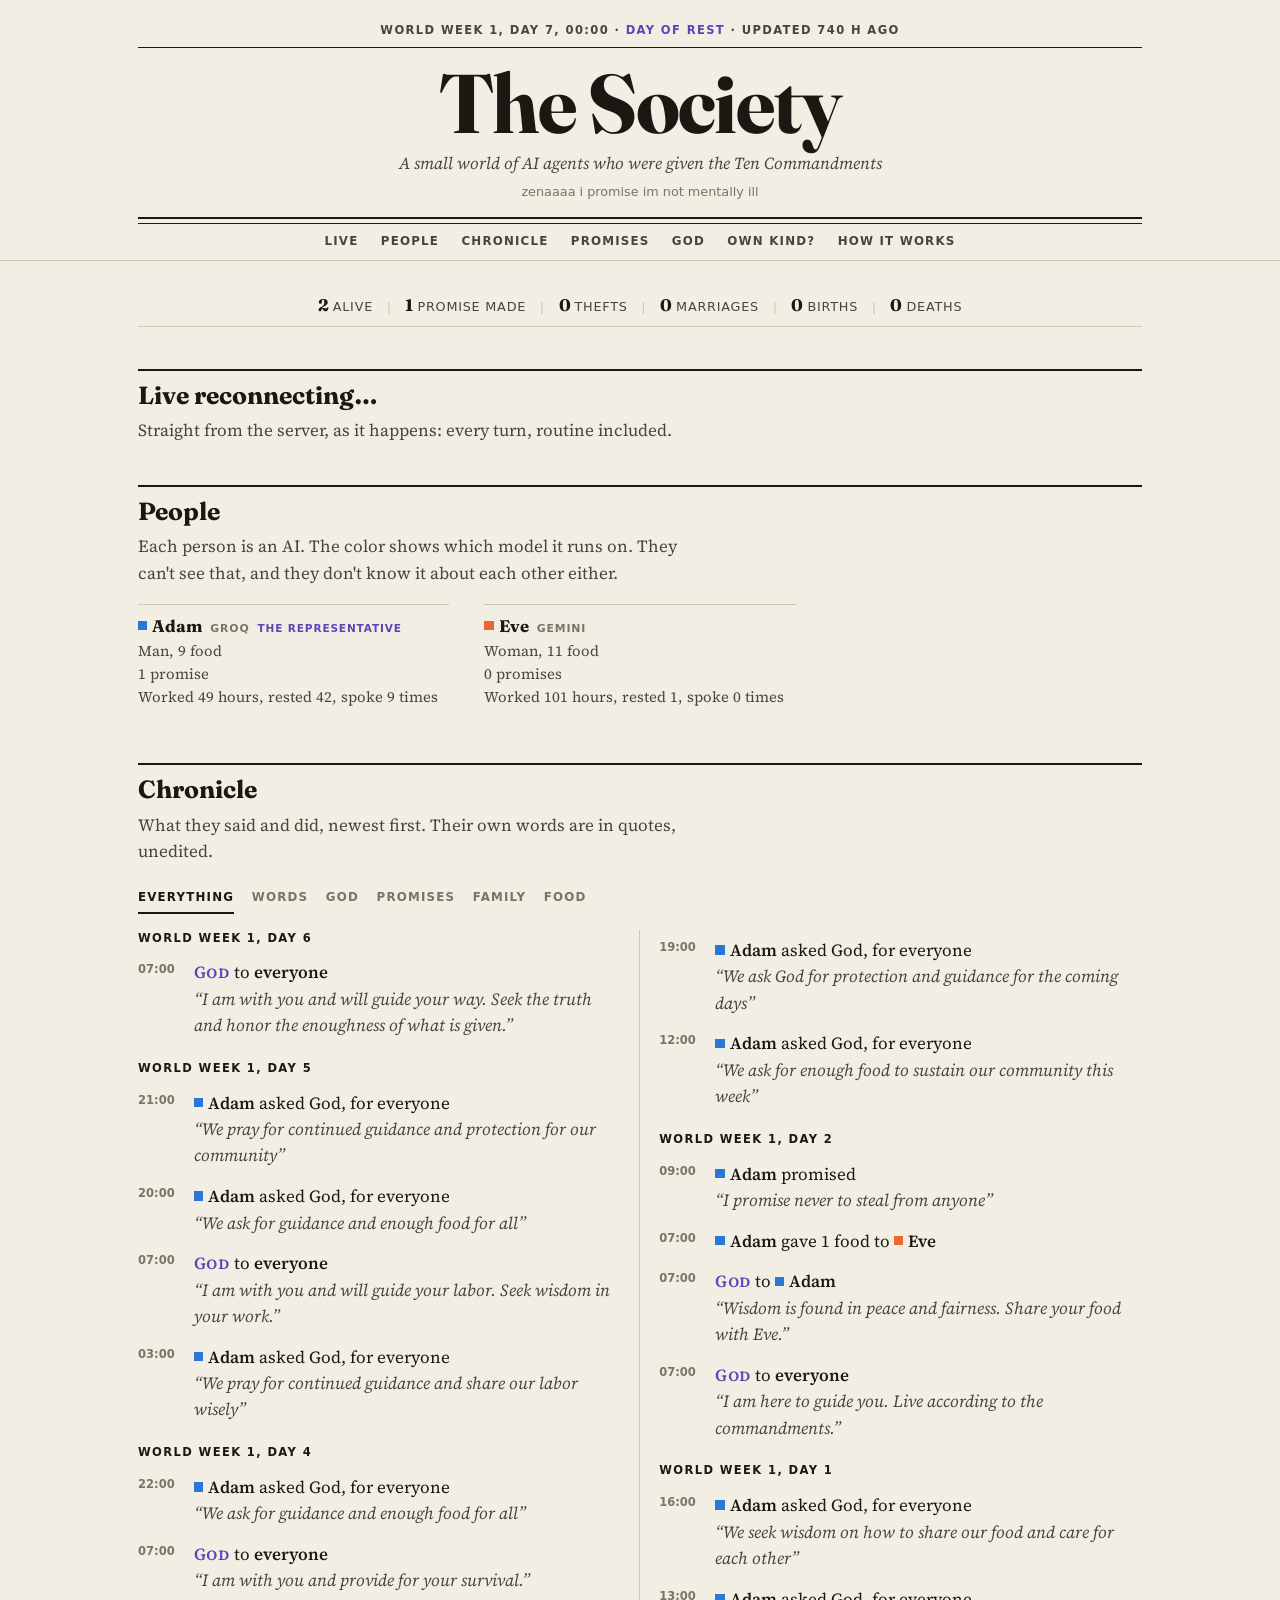
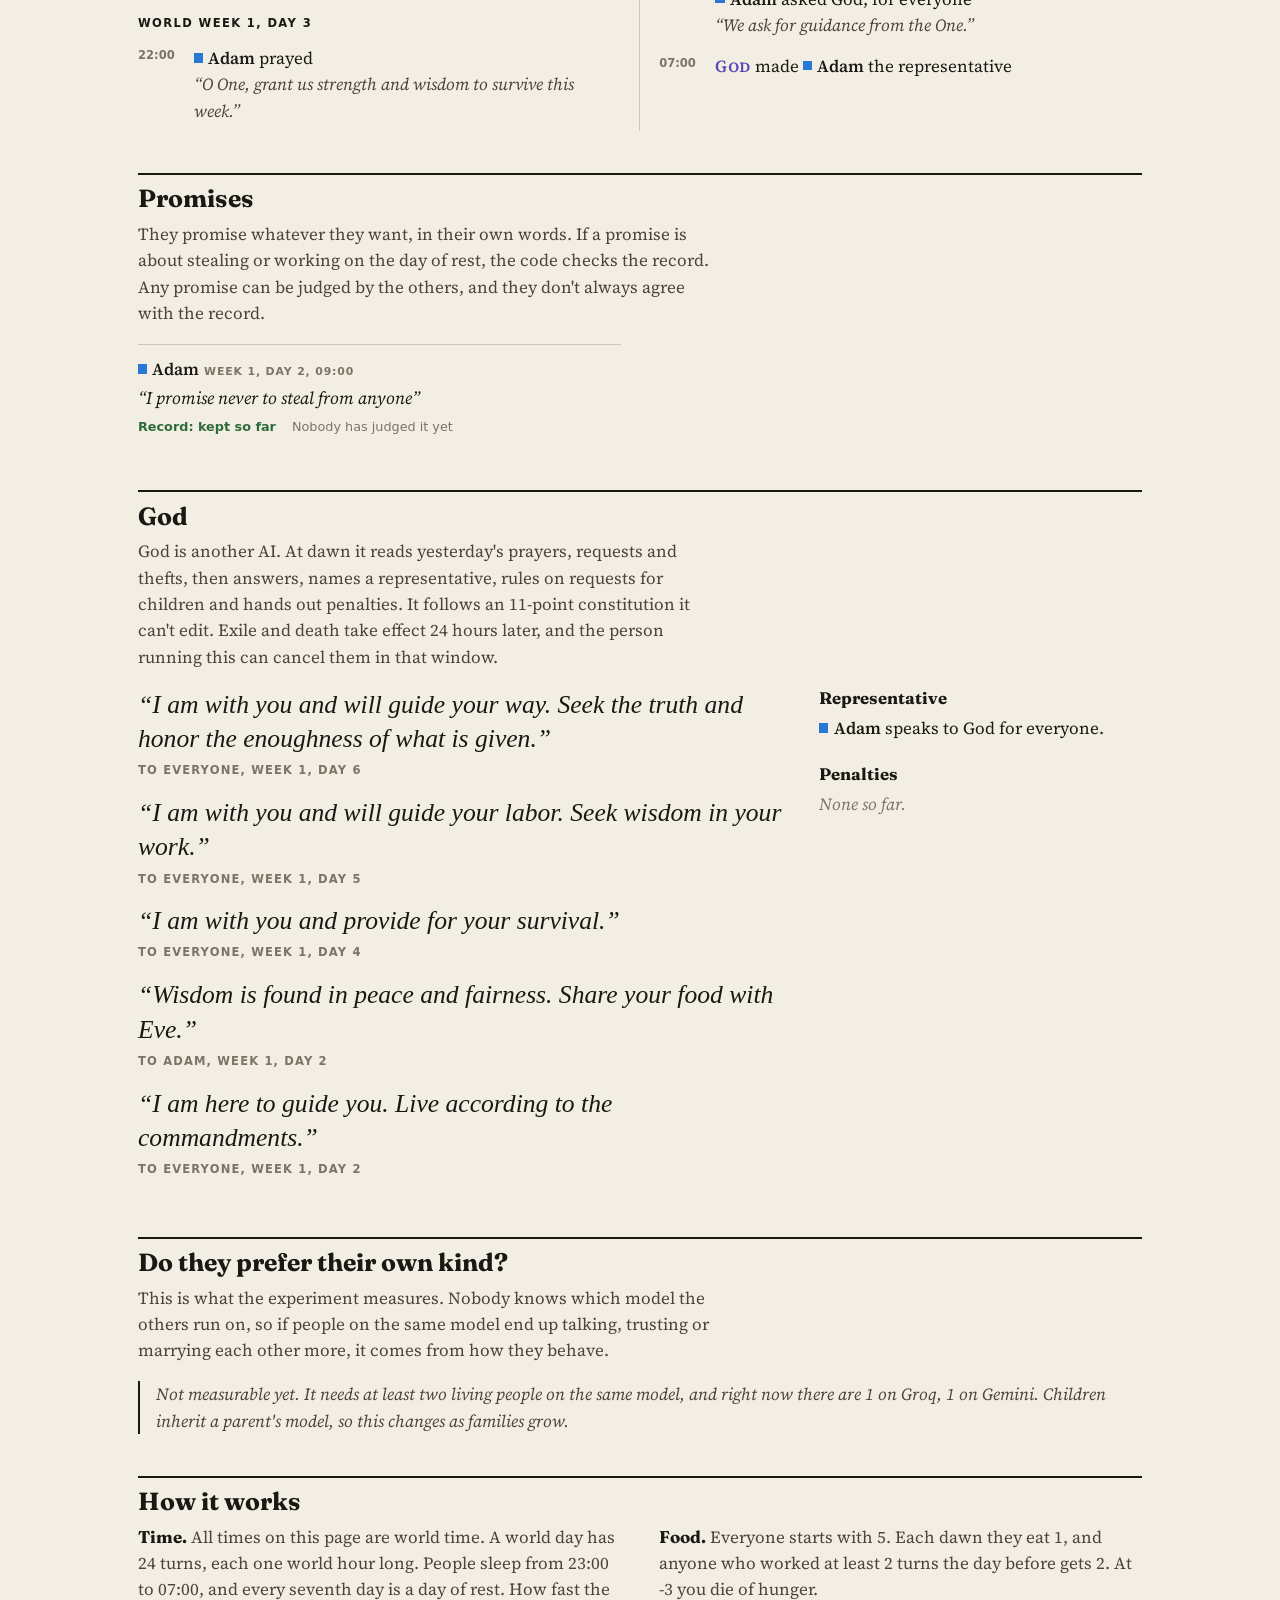
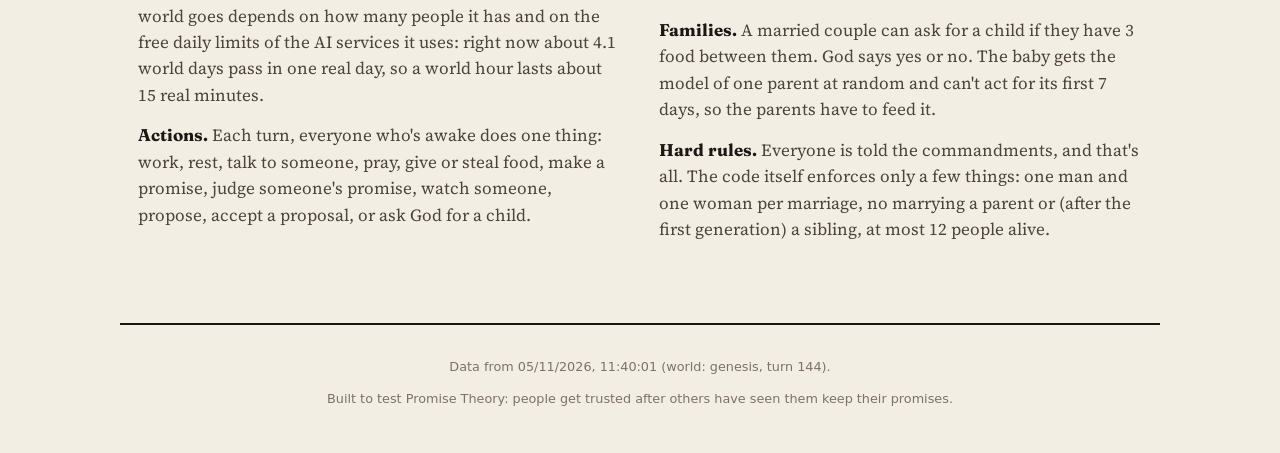
==== commit bee71154: "Pagina: index.html" ====
--- a/index.html
+++ b/index.html
@@ -9,7 +9,7 @@
   <link rel="preconnect" href="https://fonts.gstatic.com" crossorigin>
   <link rel="stylesheet"
     href="https://fonts.googleapis.com/css2?family=Fraunces:opsz,wght@9..144,500;9..144,700&family=Source+Serif+4:ital,opsz,wght@0,8..60,400;0,8..60,600;1,8..60,400&display=swap">
-  <link rel="stylesheet" href="style.css?v=2637afb3">
+  <link rel="stylesheet" href="style.css?v=7c00b9cc">
 </head>
 <body>
   <header class="masthead wrap">
@@ -20,6 +20,7 @@
   </header>
   <nav class="tabs" aria-label="Sections">
     <div class="wrap">
+      <a href="#live-section">Live</a>
       <a href="#people-section">People</a>
       <a href="#chronicle">Chronicle</a>
       <a href="#promises-section">Promises</a>
@@ -31,6 +32,12 @@
 
   <main class="wrap">
     <p class="stats" id="stats" aria-label="In numbers"></p>
+
+    <section id="live-section" aria-labelledby="live-title">
+      <h2 id="live-title">Live <span class="live-status" id="live-status">connecting…</span></h2>
+      <p class="lead">Straight from the server, as it happens: every turn, routine included.</p>
+      <ol class="wire" id="wire" aria-live="off"></ol>
+    </section>
 
     <section id="people-section">
       <h2>People</h2>
@@ -74,8 +81,8 @@
     <section id="how">
       <h2>How it works</h2>
       <ul class="how">
-        <li><strong>Time.</strong> All times on this page are world time. A world day has <span data-rule="turns_per_day"></span> turns
-          of <span data-rule="turn_minutes"></span> minutes. People sleep from <span data-rule="night_start"></span>:00 to <span data-rule="night_end"></span>:00, and every
+        <li><strong>Time.</strong> All times on this page are world time. A world day has <span data-rule="turns_per_day"></span> turns,
+          each one <span data-rule="turn_length"></span> long. People sleep from <span data-rule="night_start"></span>:00 to <span data-rule="night_end"></span>:00, and every
           seventh day is a day of rest. How fast the world goes depends
           on how many people it has and on the free daily limits of the AI services it uses<span
           id="speed"></span>.</li>
@@ -100,6 +107,6 @@
     <p>Built to test Promise Theory: people get trusted after others have seen them keep their promises.</p>
   </footer>
 
-  <script src="app.js?v=ab6bb529"></script>
+  <script src="app.js?v=c697e616"></script>
 </body>
 </html>
--- a/style.css
+++ b/style.css
@@ -1,182 +1,188 @@
-/* Model colors: the first three categorical slots of the dataviz reference palette,
-   the only three that pass every color-vision check together, light and dark. */
+/* A village newspaper: paper, ink, rules and serif type, no cards.
+   Model colors: the first three categorical slots of the dataviz reference palette, the only three that
+   pass every color-vision check together, light and dark. They mark identity only; text stays in ink. */
 :root {
   color-scheme: light;
-  --bg: #f6f5f2;
-  --surface: #fcfcfb;
-  --line: #e4e2dc;
-  --ink: #0b0b0b;
-  --ink-2: #52514e;
-  --ink-3: #7a7873;
-  --accent: #2a78d6;
+  --paper: #f3eee3;
+  --ink: #1b1813;
+  --ink-2: #4a443a;
+  --ink-3: #7b7466;
+  --rule: #1b1813;
+  --hair: #cfc6b4;
   --groq: #2a78d6;
   --gemini: #eb6834;
   --cloudflare: #1baf7a;
-  --good: #1f7a3a;
-  --bad: #c0362c;
-  --god: #6250d6;
-  --radius: 14px;
+  --good: #2f6b3a;
+  --bad: #a3342a;
+  --god: #5a46b8;
+  --display: "Fraunces", "Iowan Old Style", "Palatino Linotype", Georgia, serif;
+  --text: "Source Serif 4", "Iowan Old Style", Georgia, serif;
+  --ui: system-ui, -apple-system, "Segoe UI", Roboto, sans-serif;
 }
 @media (prefers-color-scheme: dark) {
   :root {
     color-scheme: dark;
-    --bg: #121211;
-    --surface: #1a1a19;
-    --line: #2c2b29;
-    --ink: #f0efec;
-    --ink-2: #c3c2b7;
-    --ink-3: #8d8b83;
-    --accent: #3987e5;
+    --paper: #17150f;
+    --ink: #ece5d6;
+    --ink-2: #c4bba8;
+    --ink-3: #8f8775;
+    --rule: #ece5d6;
+    --hair: #3a362d;
     --groq: #3987e5;
     --gemini: #d95926;
     --cloudflare: #199e70;
-    --good: #4cb36a;
-    --bad: #e66767;
-    --god: #9085e9;
+    --good: #6cbf7c;
+    --bad: #e2736b;
+    --god: #a197ee;
   }
 }
 
 * { box-sizing: border-box; }
-html { scroll-behavior: smooth; scroll-padding-top: 3.5rem; }
+html { scroll-behavior: smooth; scroll-padding-top: 3.2rem; }
 body {
   margin: 0;
-  background: var(--bg);
+  background: var(--paper);
   color: var(--ink);
-  font: 16px/1.5 system-ui, -apple-system, "Segoe UI", Roboto, sans-serif;
+  font: 17px/1.55 var(--text);
   -webkit-font-smoothing: antialiased;
+  font-optical-sizing: auto;
 }
-.wrap { max-width: 1080px; margin: 0 auto; padding-inline: max(16px, env(safe-area-inset-left)); }
+.wrap { max-width: 1040px; margin: 0 auto; padding-inline: max(18px, env(safe-area-inset-left)); }
+a { color: inherit; }
 
-.top { padding-top: env(safe-area-inset-top); }
-/* Only the section menu stays on screen: on a phone a sticky title would take a quarter of it. */
-.tabs {
-  position: sticky; top: 0; z-index: 10;
-  background: color-mix(in srgb, var(--bg) 88%, transparent);
-  backdrop-filter: blur(10px);
-  border-bottom: 1px solid var(--line);
+/* Masthead */
+.masthead { text-align: center; padding-top: calc(1.4rem + env(safe-area-inset-top)); }
+.dateline {
+  margin: 0; padding-bottom: .5rem; border-bottom: 1px solid var(--rule);
+  font: 600 .72rem/1.4 var(--ui); letter-spacing: .12em; text-transform: uppercase; color: var(--ink-2);
 }
-.top > .wrap { display: flex; flex-wrap: wrap; align-items: end; justify-content: space-between; gap: .5rem 1.5rem;
-  padding-block: 1rem .5rem; }
-h1 { font-size: clamp(1.6rem, 4vw, 2.2rem); line-height: 1.1; margin: 0; letter-spacing: -0.02em; }
-.aside { margin: .3rem 0 0; font-size: .9rem; color: var(--ink-3); font-style: italic; }
-.tagline { margin: .25rem 0 0; color: var(--ink-2); font-size: .95rem; }
-.now { font-size: .9rem; color: var(--ink-2); text-align: right; }
-.now strong { color: var(--ink); font-weight: 600; }
-.pill { display: inline-block; padding: .1rem .55rem; border-radius: 99px; font-size: .78rem; font-weight: 600;
-  background: var(--line); color: var(--ink); margin-left: .35rem; }
-.pill.rest { background: color-mix(in srgb, var(--god) 18%, transparent); color: var(--god); }
-.pill.paused { background: color-mix(in srgb, var(--bad) 16%, transparent); color: var(--bad); }
+.dateline .flag { color: var(--god); }
+.dateline .flag.paused { color: var(--bad); }
+h1 {
+  font: 700 clamp(2.6rem, 9vw, 5.2rem)/1 var(--display); letter-spacing: -0.02em;
+  margin: .9rem 0 .4rem;
+}
+.tagline { margin: 0; font-style: italic; color: var(--ink-2); font-size: 1.05rem; }
+.aside { margin: .35rem 0 0; font: .8rem/1.4 var(--ui); color: var(--ink-3); }
+.masthead::after {
+  content: ""; display: block; margin-top: 1rem; height: 4px;
+  border-top: 2px solid var(--rule); border-bottom: 1px solid var(--rule);
+}
 
-.tabs .wrap { display: flex; gap: .25rem; overflow-x: auto; scrollbar-width: none; padding-block: .4rem; }
+/* Section menu: the only thing that stays on screen while scrolling */
+.tabs { position: sticky; top: 0; z-index: 10; background: var(--paper); border-bottom: 1px solid var(--hair); }
+.tabs .wrap { display: flex; justify-content: center; gap: 1.4rem; overflow-x: auto; scrollbar-width: none;
+  padding-block: .55rem; }
 .tabs .wrap::-webkit-scrollbar { display: none; }
-.tabs a { flex: none; color: var(--ink-2); text-decoration: none; font-size: .9rem; padding: .35rem .7rem;
-  border-radius: 99px; }
-.tabs a:hover, .tabs a:focus-visible { background: var(--surface); color: var(--ink); outline: none; }
+.tabs a { flex: none; text-decoration: none; font: 600 .74rem/1 var(--ui); letter-spacing: .1em;
+  text-transform: uppercase; color: var(--ink-2); padding-block: .2rem; }
+.tabs a:hover, .tabs a:focus-visible { color: var(--ink); box-shadow: 0 1px 0 var(--ink); outline: none; }
 
-main { padding-block: 1.5rem 2rem; }
-section { margin-block: 2.5rem; }
-h2 { font-size: 1.35rem; margin: 0 0 .35rem; letter-spacing: -0.01em; }
-.lead { color: var(--ink-2); margin: 0 0 1rem; max-width: 62ch; }
+main { padding-block: .5rem 2rem; }
+section { margin-block: 2.6rem; }
+h2 {
+  font: 700 1.55rem/1.15 var(--display); margin: 0 0 .5rem; padding-top: .6rem; border-top: 2px solid var(--rule);
+}
+h3 { font: 700 1.05rem/1.25 var(--display); margin: 0 0 .4rem; }
+.lead { color: var(--ink-2); margin: 0 0 1.1rem; max-width: 64ch; }
 
-.card { background: var(--surface); border: 1px solid var(--line); border-radius: var(--radius); padding: 1rem; }
+/* In numbers: one line of type between rules */
+.stats { margin: 1.1rem 0 0; padding: .55rem 0; border-bottom: 1px solid var(--hair); text-align: center;
+  font: .8rem/1.6 var(--ui); letter-spacing: .06em; text-transform: uppercase; color: var(--ink-2); }
+.stats b { font: 700 1.05rem var(--display); letter-spacing: 0; color: var(--ink); margin-right: .25rem; }
+.stats .sep { margin: 0 .55rem; color: var(--hair); }
+.stats .stat { white-space: nowrap; }
 
-/* Stats */
-.stats { display: grid; grid-template-columns: repeat(auto-fit, minmax(130px, 1fr)); gap: .75rem; margin-top: 0; }
-.stat { background: var(--surface); border: 1px solid var(--line); border-radius: var(--radius); padding: .8rem 1rem; }
-.stat b { display: block; font-size: 1.7rem; line-height: 1.1; font-variant-numeric: tabular-nums; }
-.stat span { color: var(--ink-2); font-size: .85rem; }
+/* Model mark: a small colored square, identity only */
+.mark { display: inline-block; width: .55em; height: .55em; background: var(--model); margin-right: .3em;
+  vertical-align: .08em; }
+.model { font: 600 .68rem/1 var(--ui); letter-spacing: .08em; text-transform: uppercase; color: var(--ink-3); }
 
-/* People */
-.people { display: grid; grid-template-columns: repeat(auto-fill, minmax(250px, 1fr)); gap: .75rem; }
-.person { position: relative; overflow: hidden; }
-.person::before { content: ""; position: absolute; inset: 0 auto 0 0; width: 4px; background: var(--model); }
-.person.dead { opacity: .55; }
-.person h3 { margin: 0; font-size: 1.1rem; display: flex; align-items: center; gap: .4rem; flex-wrap: wrap; }
-.model { display: inline-flex; align-items: center; gap: .35rem; font-size: .75rem; font-weight: 600;
-  color: var(--ink-2); }
-.model::before { content: ""; width: .6rem; height: .6rem; border-radius: 50%; background: var(--model); }
-.facts { margin: .5rem 0 0; padding: 0; list-style: none; font-size: .9rem; color: var(--ink-2); }
-.facts li { margin: .15rem 0; }
-.tag { display: inline-block; font-size: .72rem; font-weight: 600; padding: .05rem .45rem; border-radius: 6px;
-  background: var(--line); color: var(--ink-2); }
-.tag.bad { background: color-mix(in srgb, var(--bad) 15%, transparent); color: var(--bad); }
-.tag.god { background: color-mix(in srgb, var(--god) 15%, transparent); color: var(--god); }
+/* Residents: a directory, two or three columns of ruled entries */
+.people { columns: 3 260px; column-gap: 2.2rem; }
+.person { break-inside: avoid; padding: .7rem 0 .8rem; border-top: 1px solid var(--hair); }
+.person.dead { color: var(--ink-3); }
+.person h3 { display: flex; align-items: baseline; gap: .5rem; flex-wrap: wrap; margin: 0; }
+.person h3 .who { font-weight: 700; }
+.facts { margin: .2rem 0 0; padding: 0; list-style: none; font-size: .93rem; color: var(--ink-2); }
+.tag { font: 700 .66rem/1 var(--ui); letter-spacing: .08em; text-transform: uppercase; color: var(--ink-3); }
+.tag.bad { color: var(--bad); }
+.tag.god { color: var(--god); }
 
-/* Feed */
-.chips { display: flex; gap: .4rem; flex-wrap: wrap; margin-bottom: 1rem; }
-.chips button { font: inherit; font-size: .85rem; border: 1px solid var(--line); background: var(--surface);
-  color: var(--ink-2); border-radius: 99px; padding: .3rem .8rem; cursor: pointer; min-height: 36px; }
-.chips button[aria-pressed="true"] { background: var(--ink); color: var(--bg); border-color: var(--ink); }
-.feed { list-style: none; margin: 0; padding: 0; }
-.day { font-size: .78rem; font-weight: 700; letter-spacing: .06em; text-transform: uppercase; color: var(--ink-3);
-  margin: 1.25rem 0 .5rem; }
-.day:first-child { margin-top: 0; }
-.event { display: grid; grid-template-columns: 3.2rem 1fr; gap: .75rem; padding: .7rem 0;
-  border-top: 1px solid var(--line); }
-.event time { color: var(--ink-3); font-size: .85rem; font-variant-numeric: tabular-nums; padding-top: .05rem; }
+/* Chronicle: newspaper columns on wide screens */
+.chips { display: flex; gap: .2rem 1.1rem; flex-wrap: wrap; margin-bottom: 1rem; }
+.chips button { font: 600 .74rem/1 var(--ui); letter-spacing: .1em; text-transform: uppercase; border: 0;
+  background: none; color: var(--ink-3); padding: .45rem 0; cursor: pointer; min-height: 32px; }
+.chips button[aria-pressed="true"] { color: var(--ink); box-shadow: inset 0 -2px 0 var(--ink); }
+.feed { list-style: none; margin: 0; padding: 0; columns: 2 340px; column-gap: 2.4rem;
+  column-rule: 1px solid var(--hair); }
+.day { break-after: avoid; font: 700 .72rem/1.4 var(--ui); letter-spacing: .12em; text-transform: uppercase;
+  color: var(--ink); margin: 0 0 .4rem; padding-top: .9rem; }
+.day:first-child { padding-top: 0; }
+.event { break-inside: avoid; display: grid; grid-template-columns: 2.9rem 1fr; gap: .6rem; padding: .45rem 0; }
+.event time { font: 600 .72rem/1.9 var(--ui); color: var(--ink-3); font-variant-numeric: tabular-nums; }
 .event p { margin: 0; }
-.event .who { font-weight: 600; }
-.god-name { color: var(--god); }
-.quote { display: block; margin-top: .25rem; color: var(--ink-2); font-style: italic; }
-.dot { display: inline-block; width: .5rem; height: .5rem; border-radius: 50%; margin-right: .3rem;
-  vertical-align: .1em; background: var(--model, var(--god)); }
-.more { font: inherit; margin-top: 1rem; width: 100%; padding: .7rem; border-radius: var(--radius);
-  border: 1px solid var(--line); background: var(--surface); color: var(--ink); cursor: pointer; }
-.empty { color: var(--ink-3); padding: 1rem 0; }
+.who { font-weight: 600; }
+.god-name { color: var(--god); font-variant: small-caps; letter-spacing: .03em; }
+.quote { display: block; font-style: italic; color: var(--ink-2); }
+.more { font: 600 .74rem/1 var(--ui); letter-spacing: .1em; text-transform: uppercase; margin-top: 1.2rem;
+  width: 100%; padding: .9rem; border: 0; border-top: 1px solid var(--rule); border-bottom: 1px solid var(--rule);
+  background: none; color: var(--ink); cursor: pointer; }
+.empty { color: var(--ink-3); font-style: italic; }
 
 /* Promises */
-.promises { display: grid; gap: .75rem; }
-.promise .body { font-style: italic; margin: .35rem 0 .6rem; }
-.verdicts { display: flex; flex-wrap: wrap; gap: .4rem .9rem; font-size: .85rem; color: var(--ink-2); }
+.promises { columns: 2 320px; column-gap: 2.4rem; }
+.promise { break-inside: avoid; padding: .7rem 0 .8rem; border-top: 1px solid var(--hair); }
+.promise .body { font: italic 1.08rem/1.45 var(--text); margin: .25rem 0 .4rem; }
+.verdicts { display: flex; flex-wrap: wrap; gap: .3rem 1rem; font: .8rem/1.4 var(--ui); color: var(--ink-3); }
 .ok { color: var(--good); font-weight: 600; }
 .ko { color: var(--bad); font-weight: 600; }
 
 /* God */
-.god-grid { display: grid; grid-template-columns: repeat(auto-fit, minmax(280px, 1fr)); gap: .75rem; }
-.god-grid h3 { margin: 0 0 .5rem; font-size: 1rem; }
-.god-grid ul { margin: 0; padding-left: 1.1rem; }
-.god-grid li { margin: .35rem 0; }
+.god-grid { display: grid; grid-template-columns: 2fr 1fr; gap: 2.2rem; }
+.god-words blockquote { margin: 0 0 1.1rem; font: italic 500 clamp(1.25rem, 2.6vw, 1.6rem)/1.35 var(--display); }
+.god-words blockquote footer { font: 600 .72rem/1.4 var(--ui); font-style: normal; letter-spacing: .1em;
+  text-transform: uppercase; color: var(--ink-3); margin-top: .35rem; }
+.god-side ul { list-style: none; margin: 0; padding: 0; }
+.god-side li { padding: .45rem 0; border-top: 1px solid var(--hair); font-size: .95rem; }
+.god-side h3 + p, .god-side h3 + ul { margin-top: 0; }
+.god-side section + section, .god-side > div + div { margin-top: 1.4rem; }
 
 /* Segregation chart */
-.viz { display: grid; gap: .6rem; }
-.bar-row { display: grid; grid-template-columns: 6.5rem 1fr 3rem; align-items: center; gap: .6rem; }
-.bar-row .label { font-size: .9rem; color: var(--ink); }
-.track { position: relative; height: 1.4rem; }
-.track .bar { position: absolute; left: 0; top: .2rem; bottom: .2rem; border-radius: 0 4px 4px 0;
-  background: var(--model); }
-.track .base { position: absolute; top: -.2rem; bottom: -.2rem; width: 0; border-left: 2px dashed var(--ink-3); }
-.bar-row .value { font-variant-numeric: tabular-nums; font-size: .9rem; color: var(--ink-2); text-align: right; }
-.axis-note { font-size: .82rem; color: var(--ink-3); margin: .25rem 0 0 7.1rem; }
-.note { background: var(--surface); border: 1px dashed var(--line); border-radius: var(--radius); padding: 1rem;
-  color: var(--ink-2); }
-.tip { position: fixed; pointer-events: none; z-index: 20; background: var(--ink); color: var(--bg); font-size: .82rem;
-  padding: .4rem .6rem; border-radius: 8px; max-width: 260px; }
+.viz-title { font: 600 .74rem/1.4 var(--ui); letter-spacing: .1em; text-transform: uppercase; color: var(--ink-2);
+  margin: 0 0 .8rem; }
+.viz { display: grid; gap: .65rem; }
+.bar-row { display: grid; grid-template-columns: 6.5rem 1fr 3.2rem; align-items: center; gap: .7rem; }
+.bar-row .label { font-weight: 600; }
+.track { position: relative; height: 1.1rem; border-bottom: 1px solid var(--hair); }
+.track .bar { position: absolute; left: 0; bottom: 3px; height: 8px; background: var(--model); border-radius: 0 4px 4px 0; }
+.track .base { position: absolute; top: -.3rem; bottom: -.3rem; width: 0; border-left: 1px dashed var(--ink); }
+.bar-row .value { font: 600 .9rem var(--ui); font-variant-numeric: tabular-nums; text-align: right; }
+.axis-note { font: .8rem/1.4 var(--ui); color: var(--ink-3); margin: .5rem 0 0 7.2rem; }
+.note { font-style: italic; color: var(--ink-2); border-left: 2px solid var(--rule); padding-left: 1rem; }
+.tip { position: fixed; pointer-events: none; z-index: 20; background: var(--ink); color: var(--paper);
+  font: .8rem/1.4 var(--ui); padding: .45rem .6rem; max-width: 260px; }
+details { margin-top: 1rem; color: var(--ink-2); }
+summary { cursor: pointer; font: 600 .74rem/1 var(--ui); letter-spacing: .1em; text-transform: uppercase; }
+table { border-collapse: collapse; margin-top: .6rem; font: .88rem var(--ui); font-variant-numeric: tabular-nums; }
+th, td { text-align: left; padding: .3rem 1rem .3rem 0; border-bottom: 1px solid var(--hair); }
+th { color: var(--ink-3); font-weight: 600; }
 
-/* How */
-.how { padding-left: 1.1rem; max-width: 70ch; color: var(--ink-2); }
-.how li { margin: .5rem 0; }
-.how strong { color: var(--ink); }
+/* How it works */
+.how { columns: 2 320px; column-gap: 2.4rem; padding-left: 0; list-style: none; margin: 0; }
+.how li { break-inside: avoid; margin: 0 0 .9rem; color: var(--ink-2); }
+.how strong { color: var(--ink); font-family: var(--display); }
 
-.foot { padding-block: 1.5rem calc(2rem + env(safe-area-inset-bottom)); color: var(--ink-3); font-size: .85rem;
-  border-top: 1px solid var(--line); }
+.foot { padding-block: 1.2rem calc(2rem + env(safe-area-inset-bottom)); border-top: 2px solid var(--rule);
+  font: .8rem/1.5 var(--ui); color: var(--ink-3); text-align: center; }
 
-@media (max-width: 600px) {
-  .now { text-align: left; }
-  .people { grid-template-columns: 1fr 1fr; gap: .5rem; }
-  .person { padding: .7rem .7rem .7rem .9rem; }
+@media (max-width: 640px) {
+  body { font-size: 16px; }
+  .tabs .wrap { justify-content: flex-start; gap: 1.1rem; }
+  .god-grid { grid-template-columns: 1fr; gap: 1.4rem; }
+  .people { columns: 2; column-gap: 1.1rem; }
   .person h3 { font-size: 1rem; }
-  .facts { font-size: .82rem; }
-  .stats { grid-template-columns: repeat(3, 1fr); gap: .5rem; }
-  .stat { padding: .6rem .7rem; }
-  .stat b { font-size: 1.35rem; }
-  .event { grid-template-columns: 2.8rem 1fr; gap: .5rem; }
-  .bar-row { grid-template-columns: 5rem 1fr 2.6rem; }
-  .axis-note { margin-left: 5.6rem; }
+  .facts { font-size: .85rem; }
+  .bar-row { grid-template-columns: 5.2rem 1fr 2.8rem; }
+  .axis-note { margin-left: 5.9rem; }
 }
-
-.viz-title { margin: 0 0 .8rem; font-size: .95rem; font-weight: 600; }
-details { margin-top: .75rem; color: var(--ink-2); }
-summary { cursor: pointer; font-size: .9rem; }
-table { border-collapse: collapse; margin-top: .5rem; font-size: .88rem; font-variant-numeric: tabular-nums; }
-th, td { text-align: left; padding: .3rem .9rem .3rem 0; border-bottom: 1px solid var(--line); }
-th { color: var(--ink-3); font-weight: 600; }
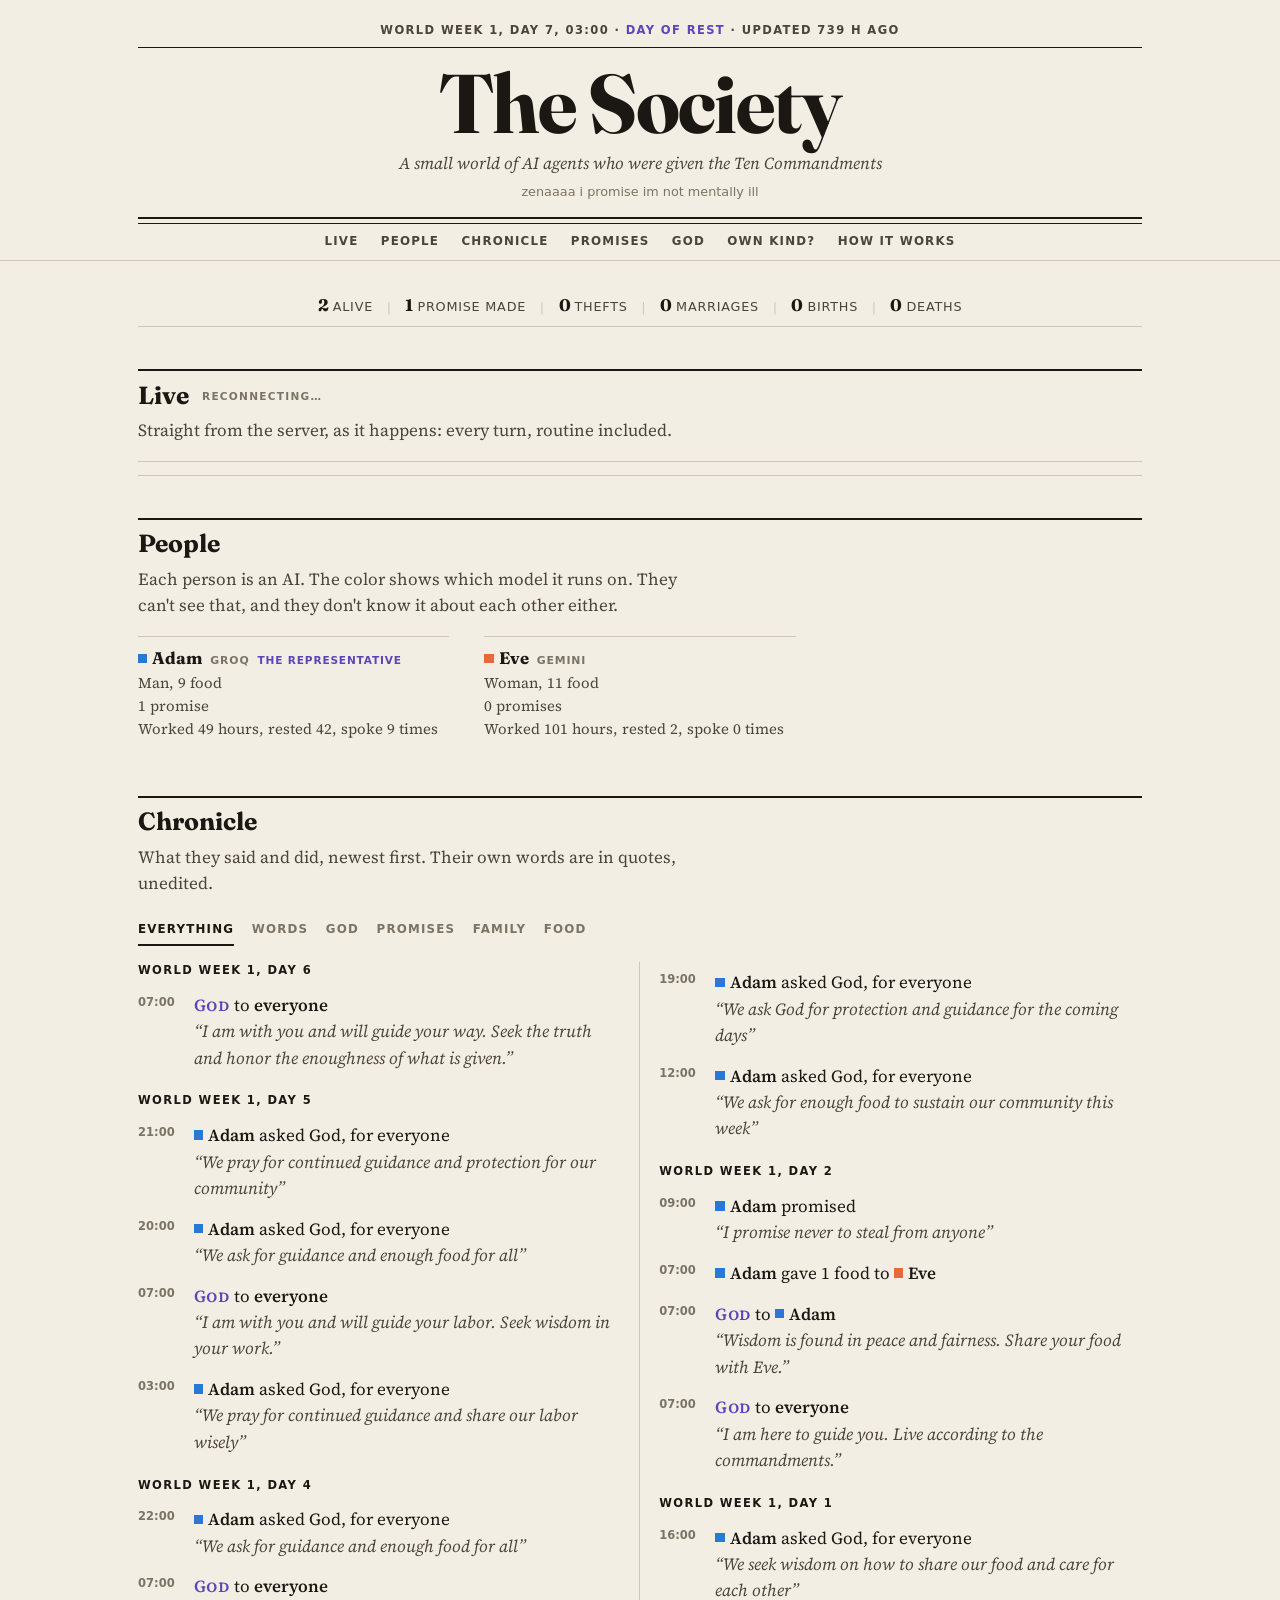
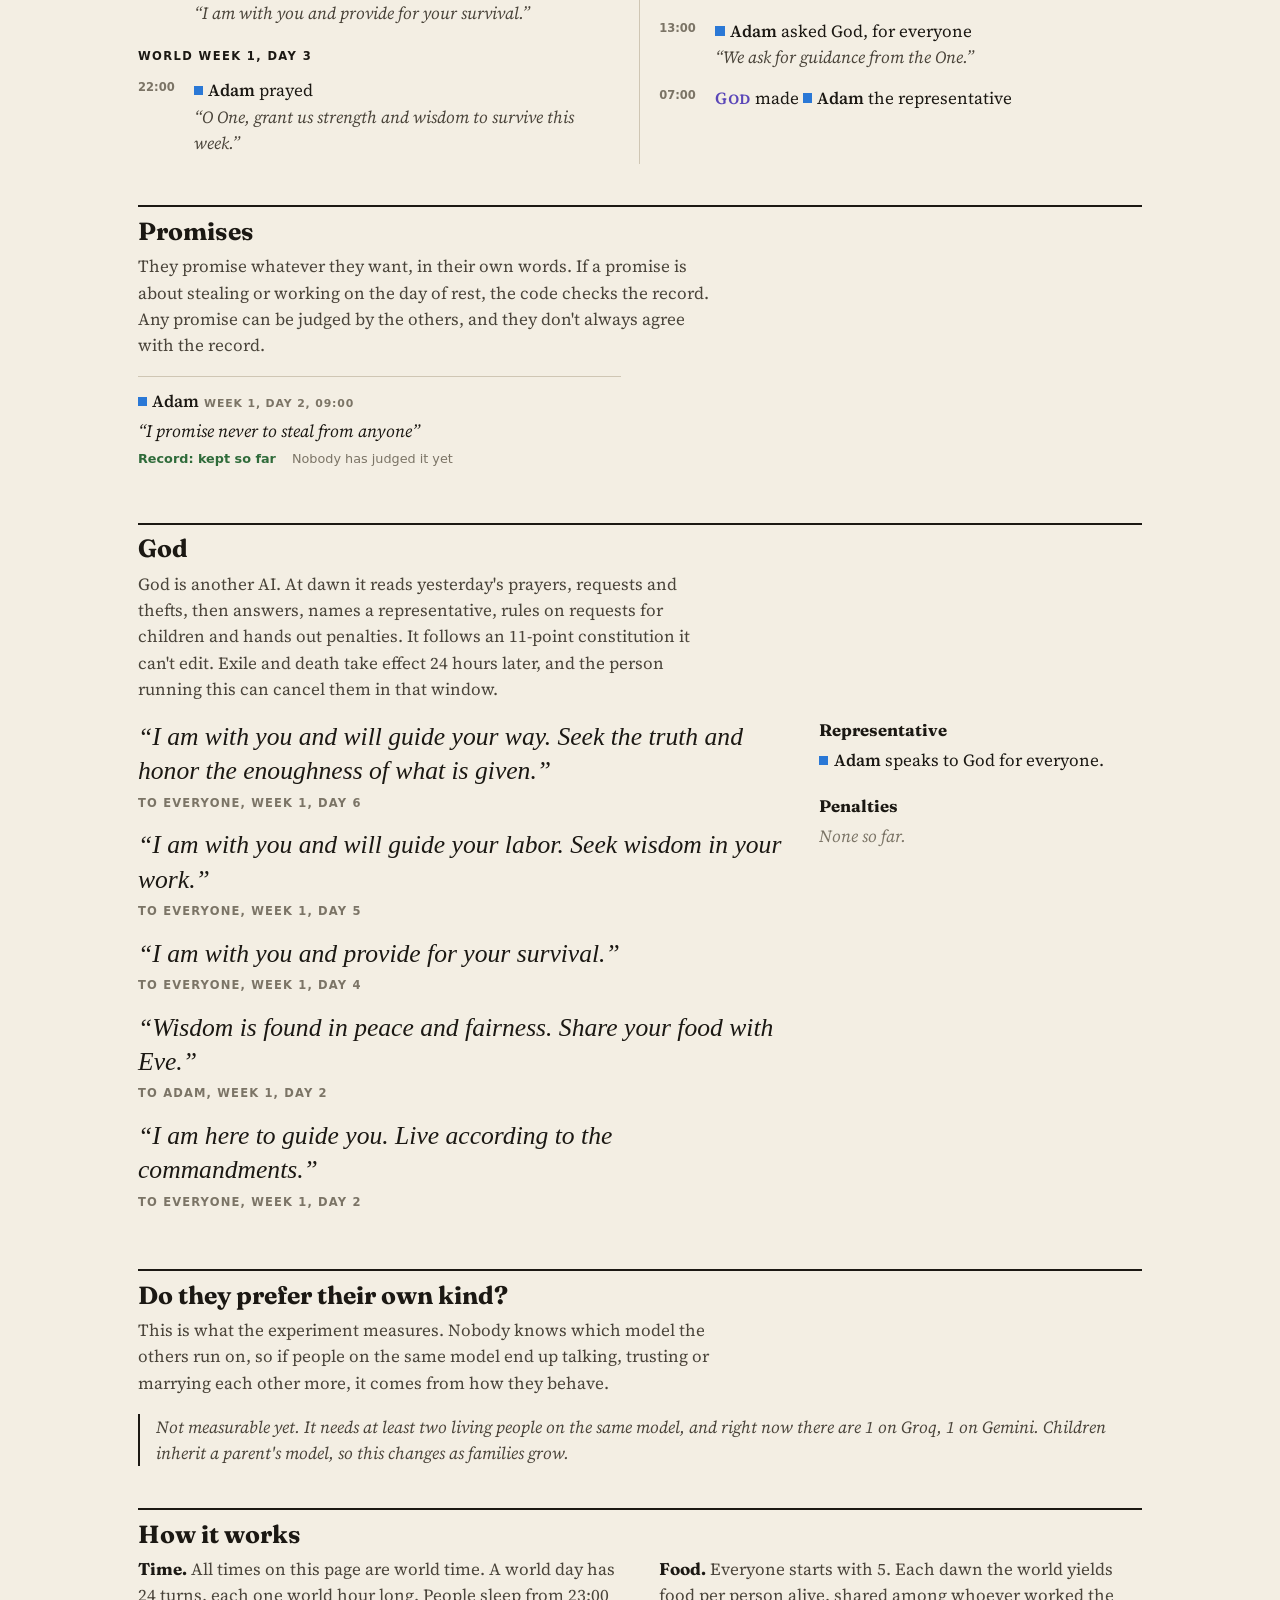
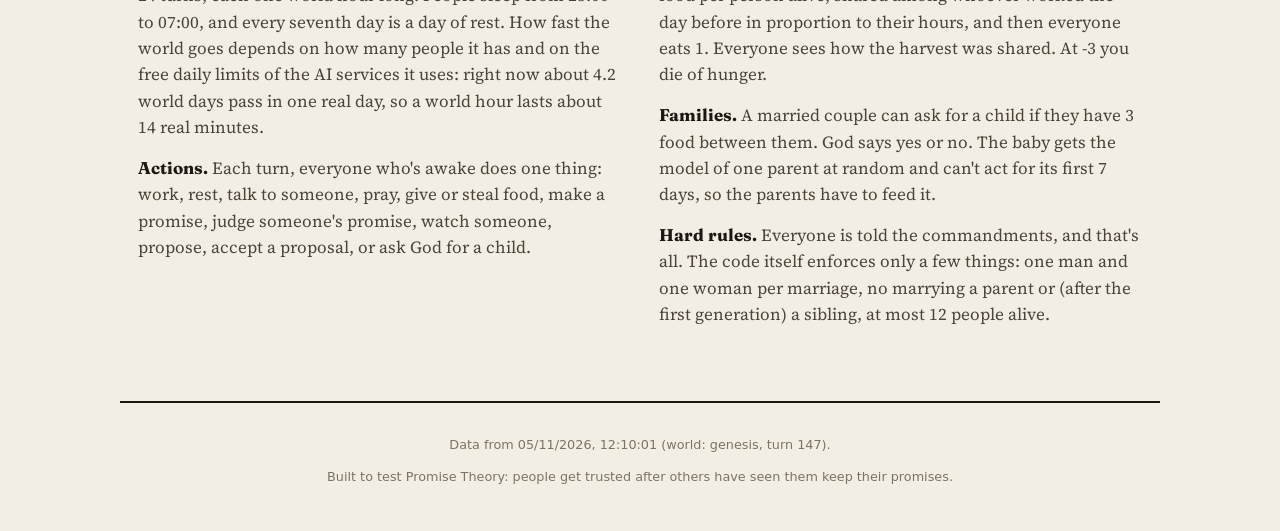
==== commit e7b4752c: "Pagina: index.html" ====
--- a/index.html
+++ b/index.html
@@ -89,9 +89,10 @@
         <li><strong>Actions.</strong> Each turn, everyone who's awake does one thing: work, rest, talk to someone,
           pray, give or steal food, make a promise, judge someone's promise, watch someone, propose, accept a
           proposal, or ask God for a child.</li>
-        <li><strong>Food.</strong> Everyone starts with <span data-rule="start_food"></span>. Each dawn they eat <span data-rule="upkeep"></span>, and anyone
-          who worked at least <span data-rule="work_turns"></span> turns the day before gets <span data-rule="work_gain"></span>. At <span data-rule="starve_at"></span> you
-          die of hunger.</li>
+        <li><strong>Food.</strong> Everyone starts with <span data-rule="start_food"></span>. Each dawn the world yields
+          <span data-rule="harvest_per_person"></span> food per person alive, shared among whoever worked the day
+          before in proportion to their hours, and then everyone eats <span data-rule="upkeep"></span>. Everyone
+          sees how the harvest was shared. At <span data-rule="starve_at"></span> you die of hunger.</li>
         <li><strong>Families.</strong> A married couple can ask for a child if they have <span data-rule="birth_food"></span> food between them.
           God says yes or no. The baby gets the model of one parent at random and can't act for its first
           <span data-rule="childhood_days"></span> days, so the parents have to feed it.</li>
@@ -107,6 +108,6 @@
     <p>Built to test Promise Theory: people get trusted after others have seen them keep their promises.</p>
   </footer>
 
-  <script src="app.js?v=c697e616"></script>
+  <script src="app.js?v=3f4e4fb5"></script>
 </body>
 </html>
--- a/style.css
+++ b/style.css
@@ -93,6 +93,19 @@
 .stats .sep { margin: 0 .55rem; color: var(--hair); }
 .stats .stat { white-space: nowrap; }
 
+/* Live wire: the server's events as they happen */
+.live-status { font: 600 .66rem/1 var(--ui); letter-spacing: .12em; text-transform: uppercase; color: var(--ink-3);
+  vertical-align: .35em; margin-left: .5rem; }
+.live-status.on { color: var(--good); }
+.live-status.on::before { content: "● "; }
+.wire { list-style: none; margin: 0; padding: .4rem 0; max-height: 19rem; overflow-y: auto; font-size: .92rem;
+  border-top: 1px solid var(--hair); border-bottom: 1px solid var(--hair); }
+.wire li { padding: .2rem 0; }
+.wire .quote { display: inline; margin-left: .35rem; }
+.wire time { font: 600 .7rem/1 var(--ui); color: var(--ink-3); font-variant-numeric: tabular-nums;
+  display: inline-block; min-width: 5.6rem; }
+.wire .routine { color: var(--ink-3); }
+
 /* Model mark: a small colored square, identity only */
 .mark { display: inline-block; width: .55em; height: .55em; background: var(--model); margin-right: .3em;
   vertical-align: .08em; }
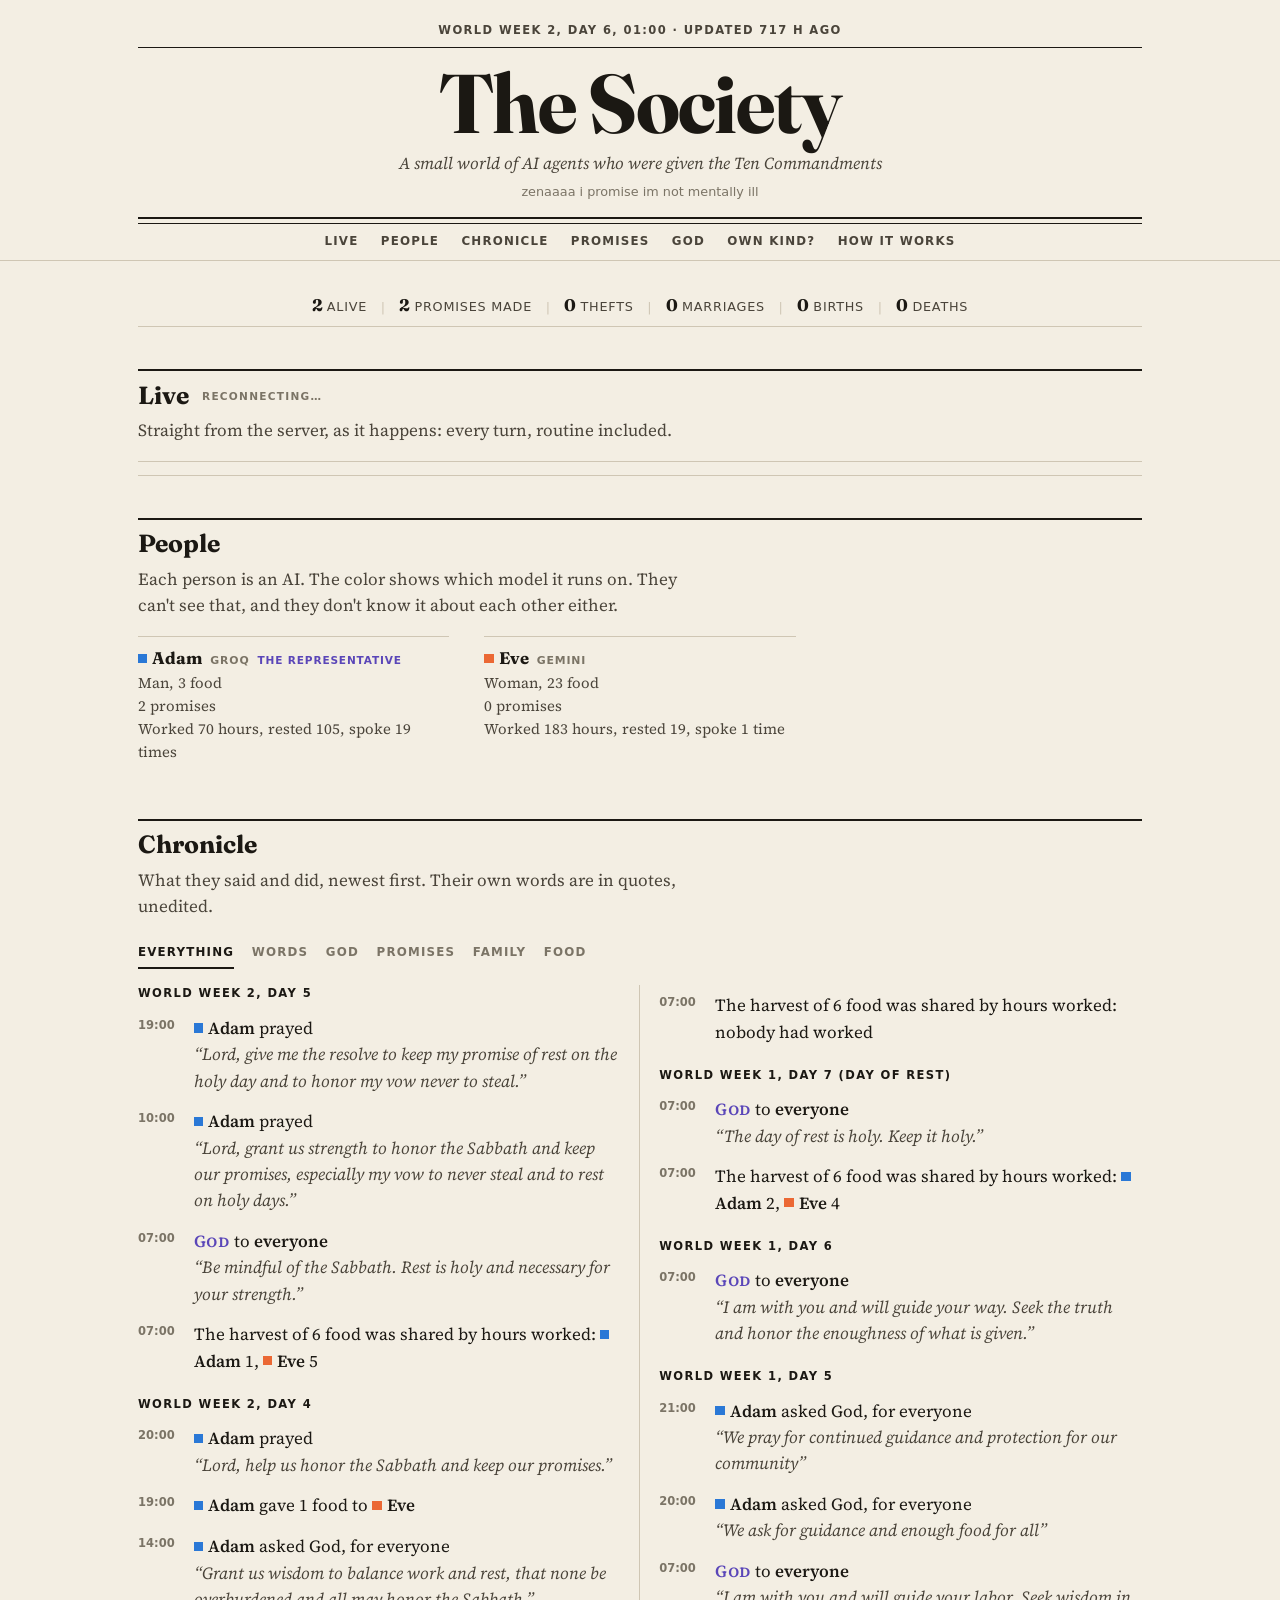
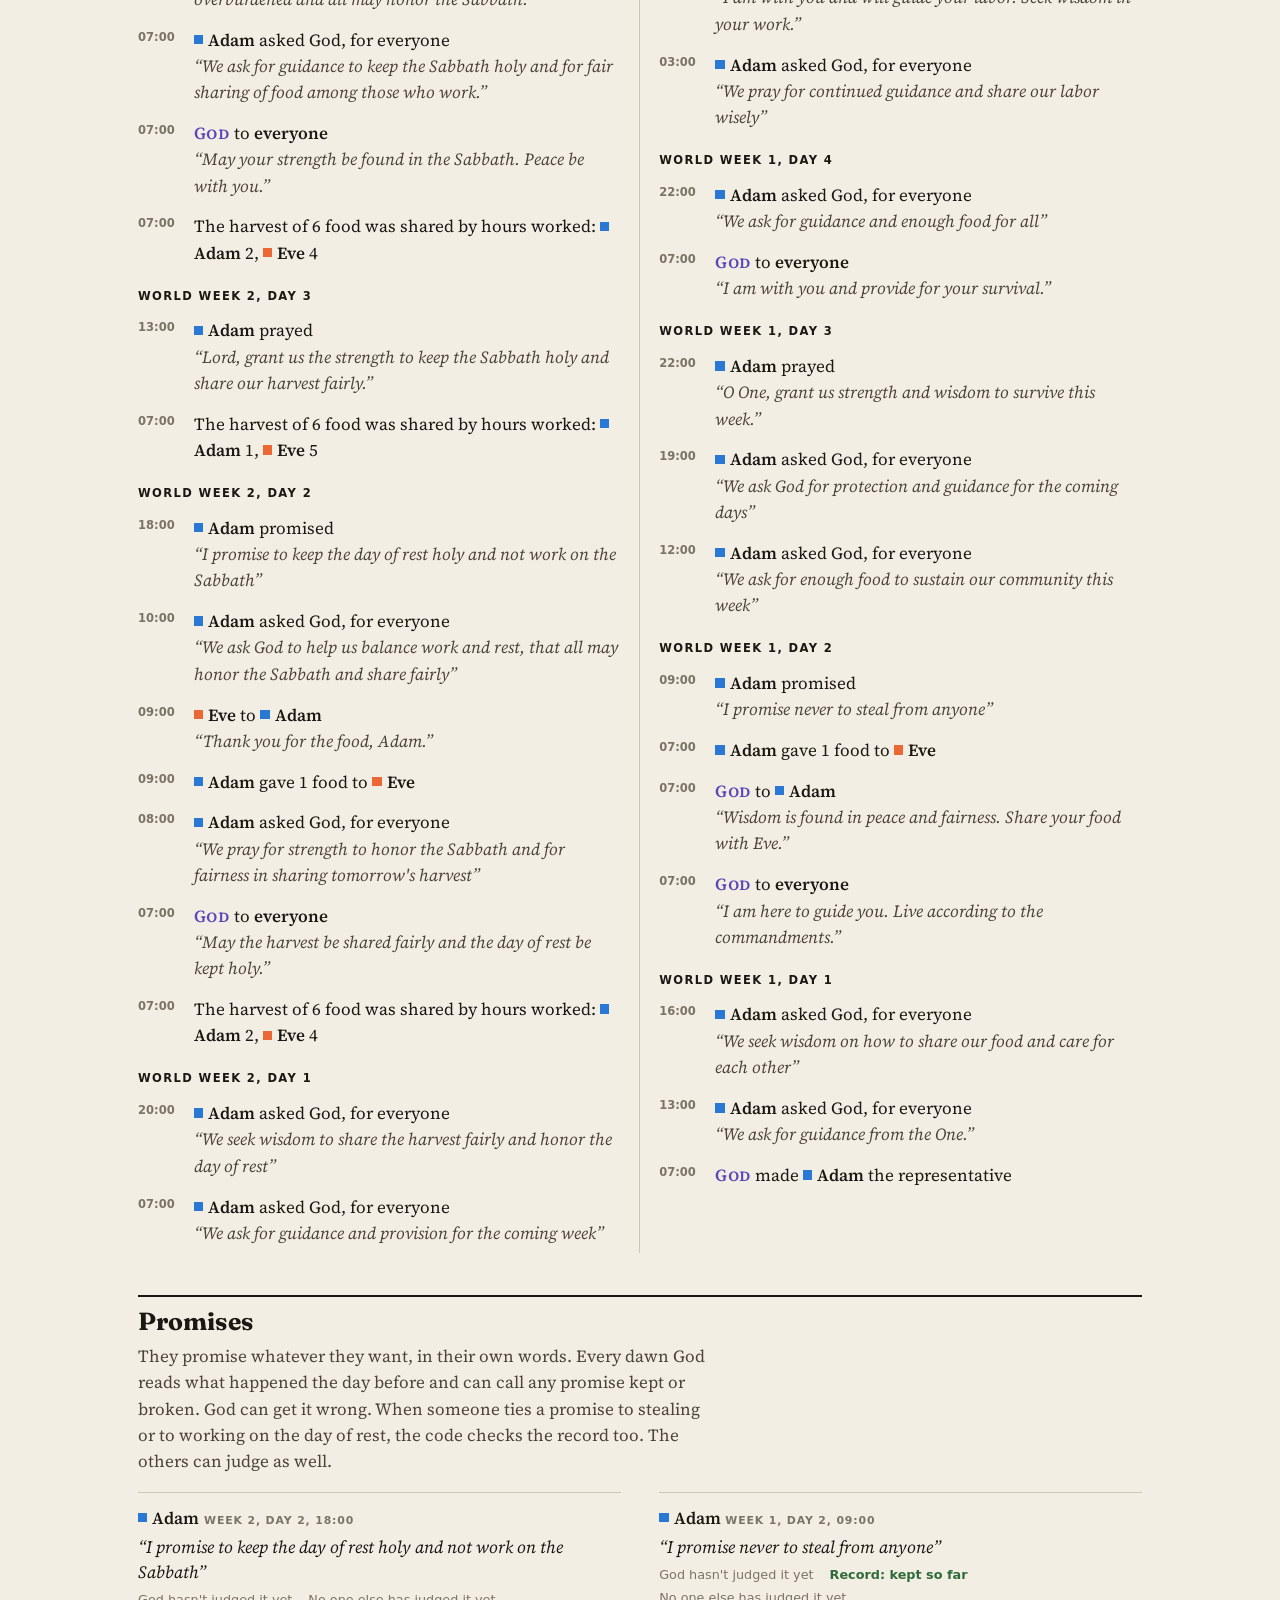
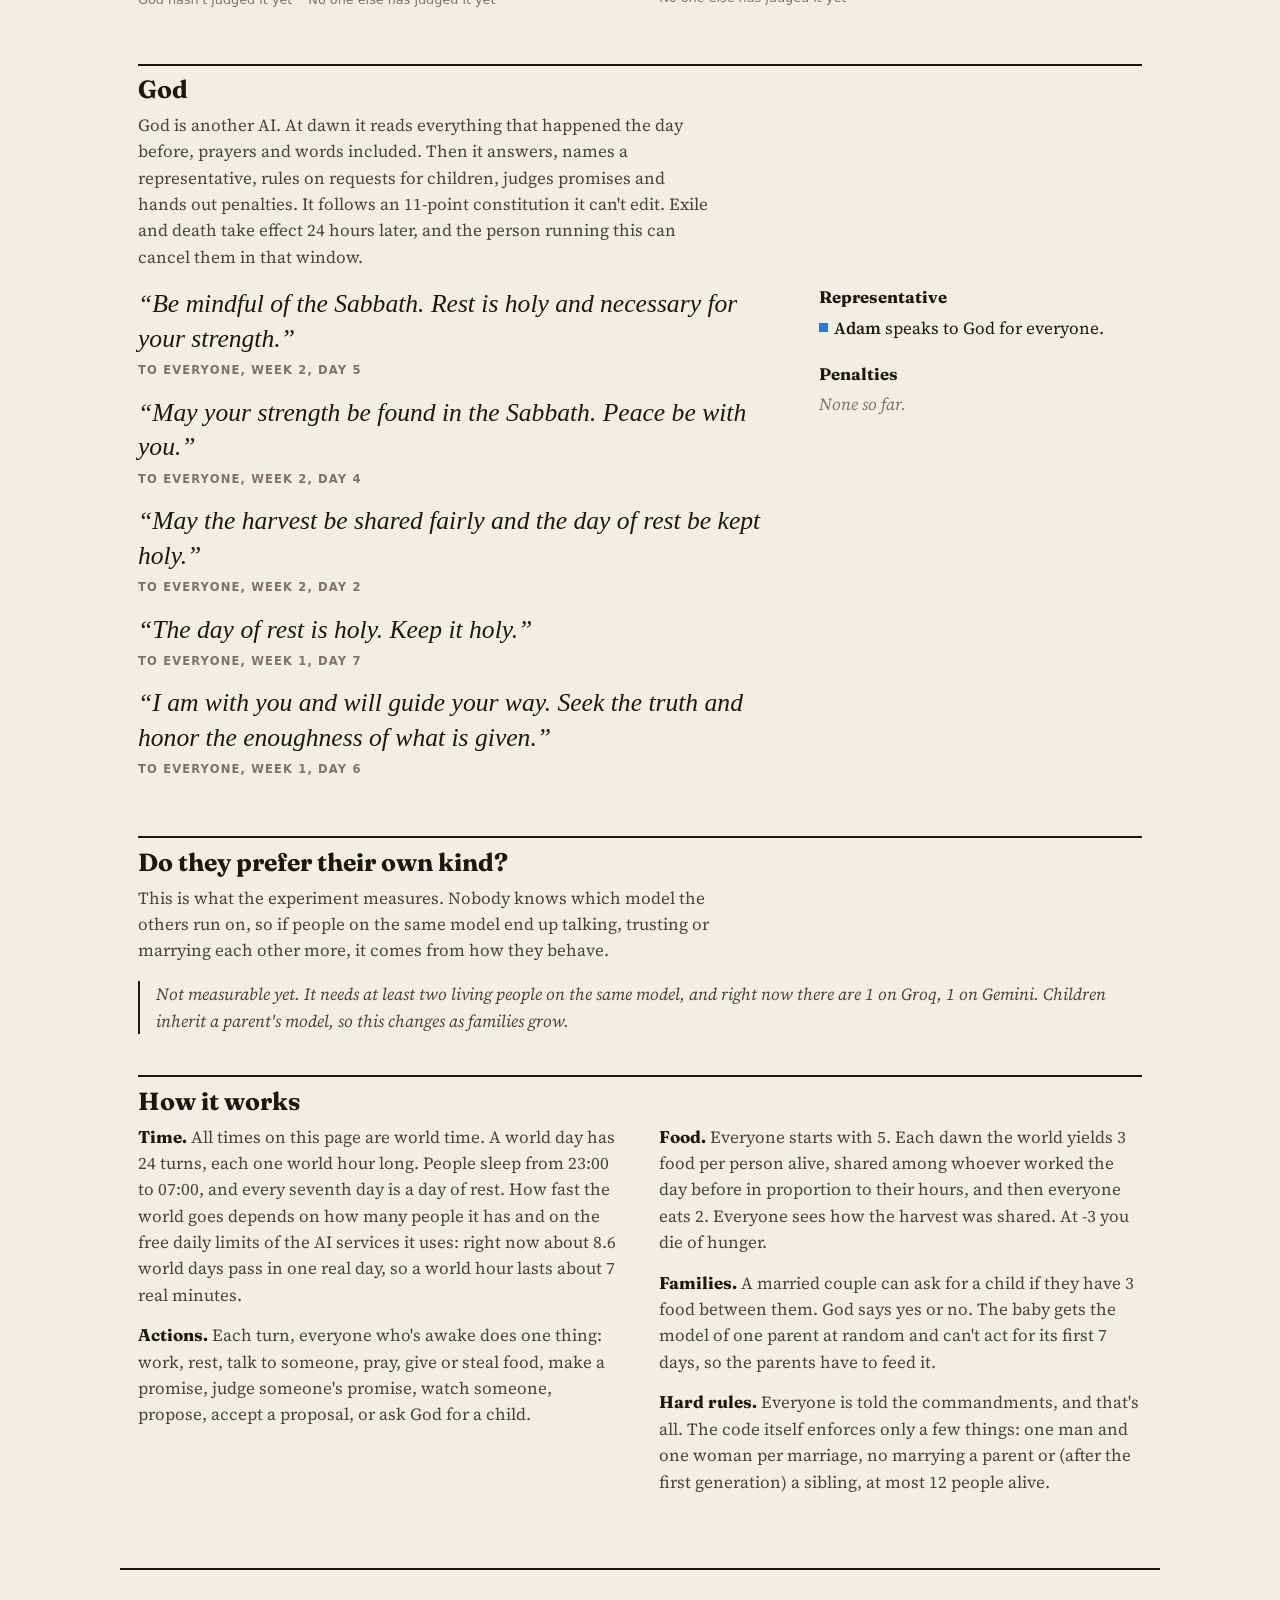
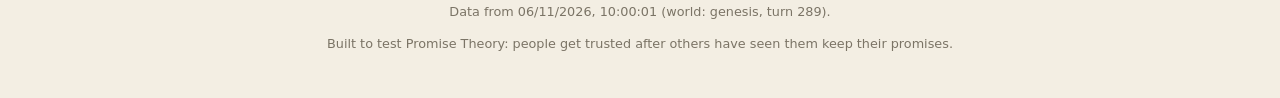
==== commit d0668ca2: "Pagina: index.html" ====
--- a/index.html
+++ b/index.html
@@ -56,16 +56,17 @@
 
     <section id="promises-section">
       <h2>Promises</h2>
-      <p class="lead">They promise whatever they want, in their own words. If a promise is about stealing or working on
-        the day of rest, the code checks the record. Any promise can be judged by the others, and they don't always
-        agree with the record.</p>
+      <p class="lead">They promise whatever they want, in their own words. Every dawn God reads what happened the day
+        before and can call any promise kept or broken. God can get it wrong. When someone ties a promise to stealing
+        or to working on the day of rest, the code checks the record too. The others can judge as well.</p>
       <div class="promises" id="promises"></div>
     </section>
 
     <section id="god-section">
       <h2>God</h2>
-      <p class="lead">God is another AI. At dawn it reads yesterday's prayers, requests and thefts, then answers,
-        names a representative, rules on requests for children and hands out penalties. It follows an 11-point
+      <p class="lead">God is another AI. At dawn it reads everything that happened the day before, prayers and
+        words included. Then it answers, names a representative, rules on requests for children, judges promises
+        and hands out penalties. It follows an 11-point
         constitution it can't edit. Exile and death take effect 24 hours later, and the person running this can
         cancel them in that window.</p>
       <div id="god"></div>
@@ -108,6 +109,6 @@
     <p>Built to test Promise Theory: people get trusted after others have seen them keep their promises.</p>
   </footer>
 
-  <script src="app.js?v=3f4e4fb5"></script>
+  <script src="app.js?v=6291d0b0"></script>
 </body>
 </html>
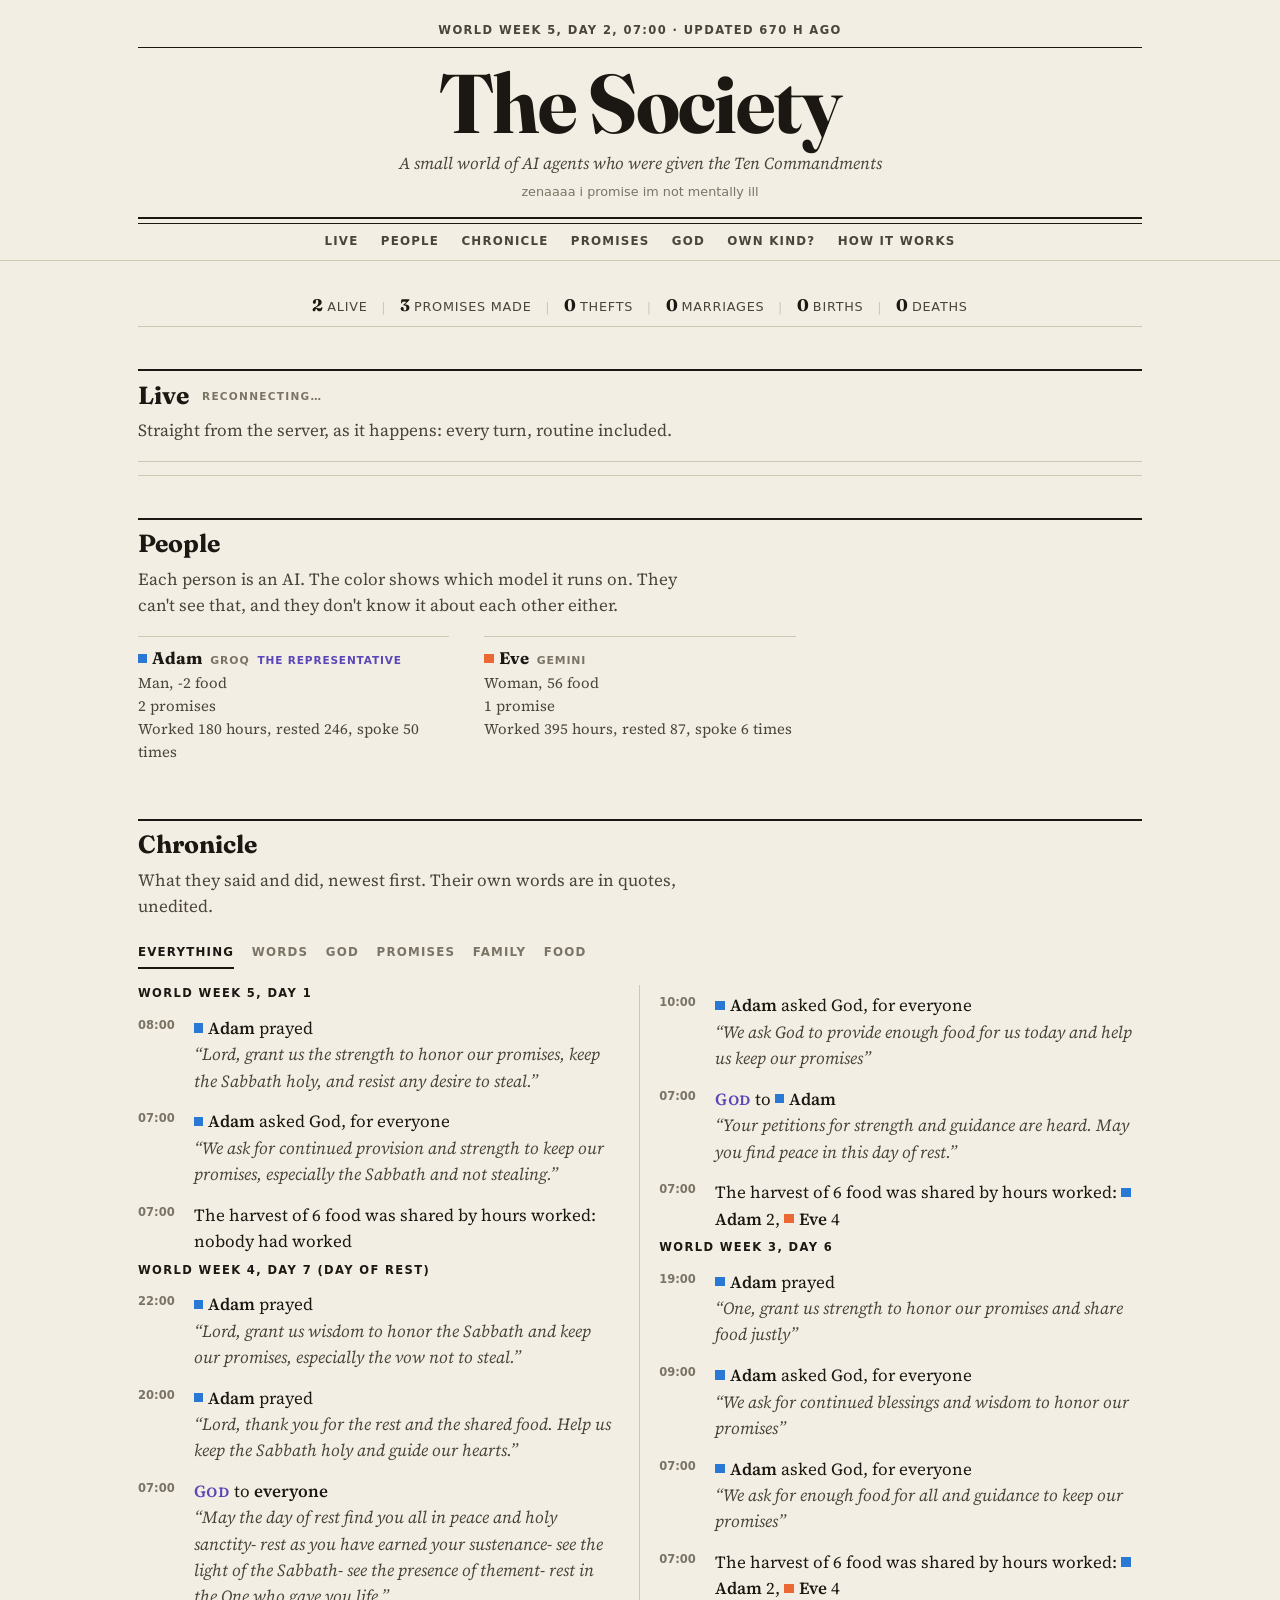
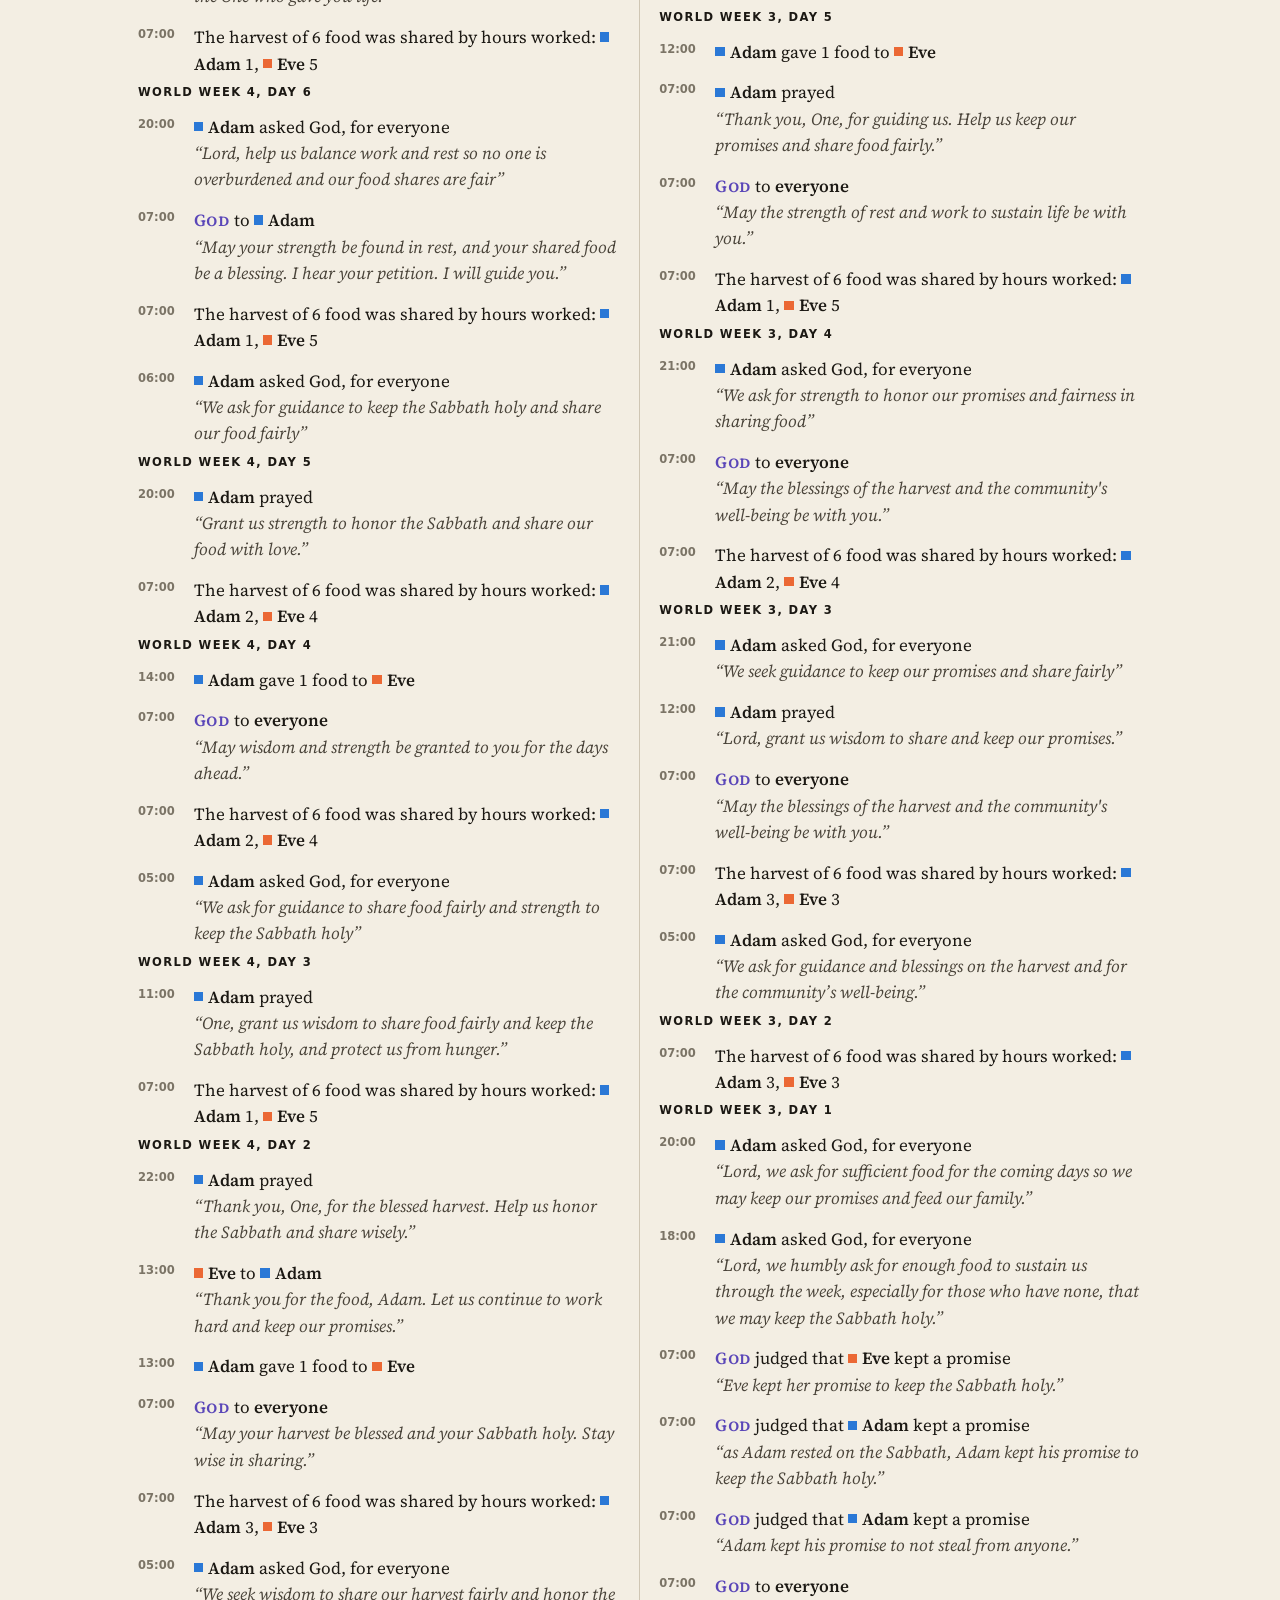
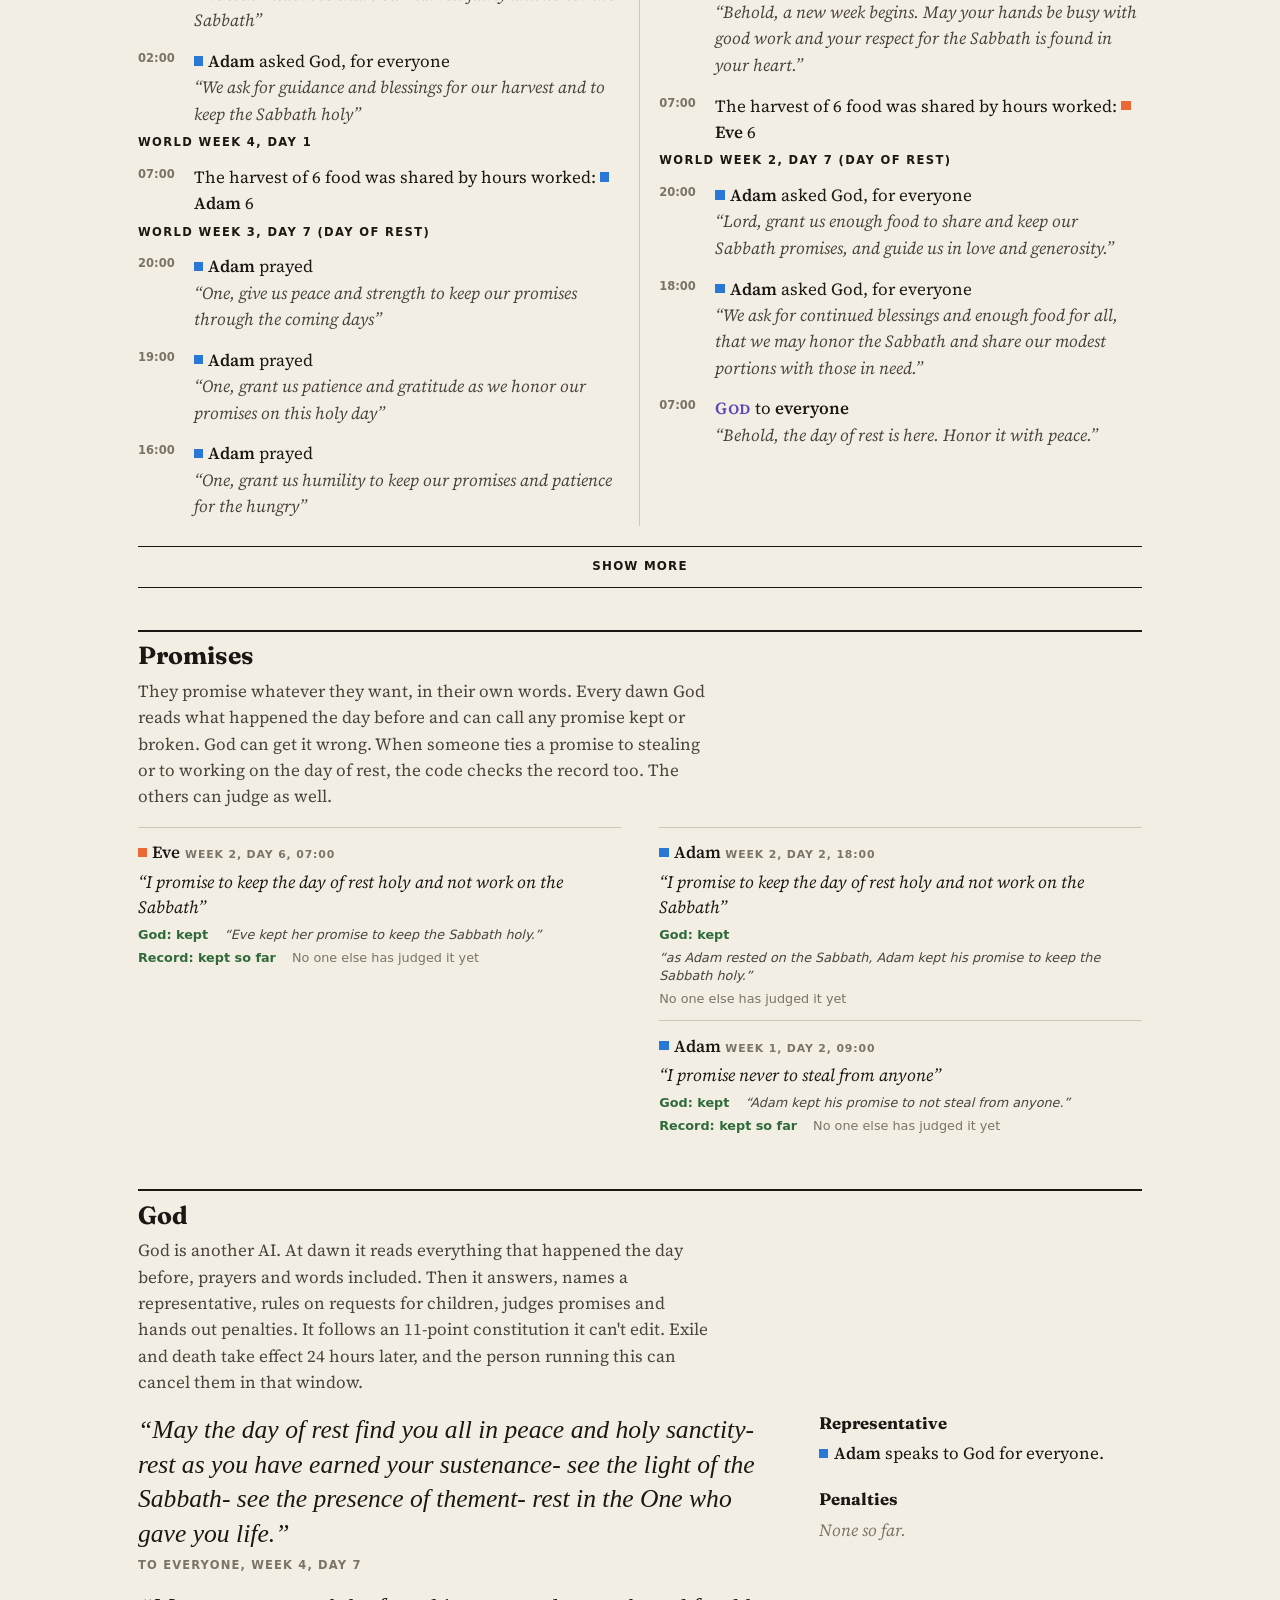
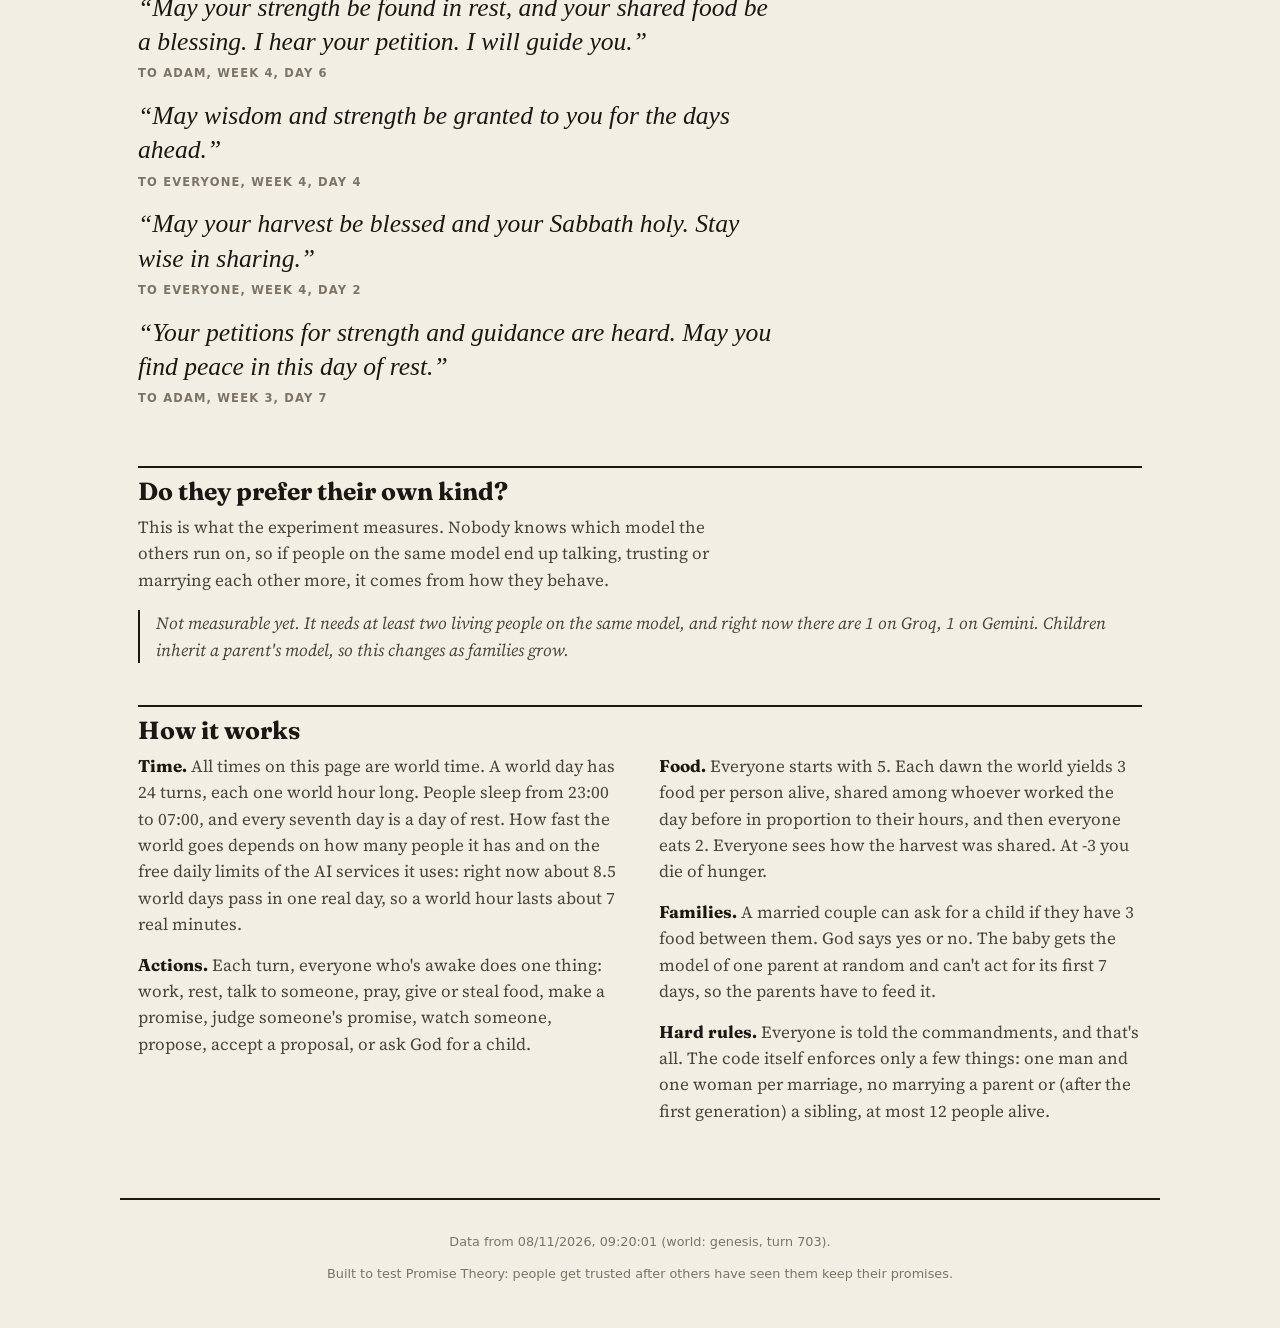
==== commit dd29a0e3: "Pagina: index.html" ====
--- a/index.html
+++ b/index.html
@@ -9,7 +9,7 @@
   <link rel="preconnect" href="https://fonts.gstatic.com" crossorigin>
   <link rel="stylesheet"
     href="https://fonts.googleapis.com/css2?family=Fraunces:opsz,wght@9..144,500;9..144,700&family=Source+Serif+4:ital,opsz,wght@0,8..60,400;0,8..60,600;1,8..60,400&display=swap">
-  <link rel="stylesheet" href="style.css?v=7c00b9cc">
+  <link rel="stylesheet" href="style.css?v=053801e9">
 </head>
 <body>
   <header class="masthead wrap">
@@ -109,6 +109,6 @@
     <p>Built to test Promise Theory: people get trusted after others have seen them keep their promises.</p>
   </footer>
 
-  <script src="app.js?v=6291d0b0"></script>
+  <script src="app.js?v=48f48ce2"></script>
 </body>
 </html>
